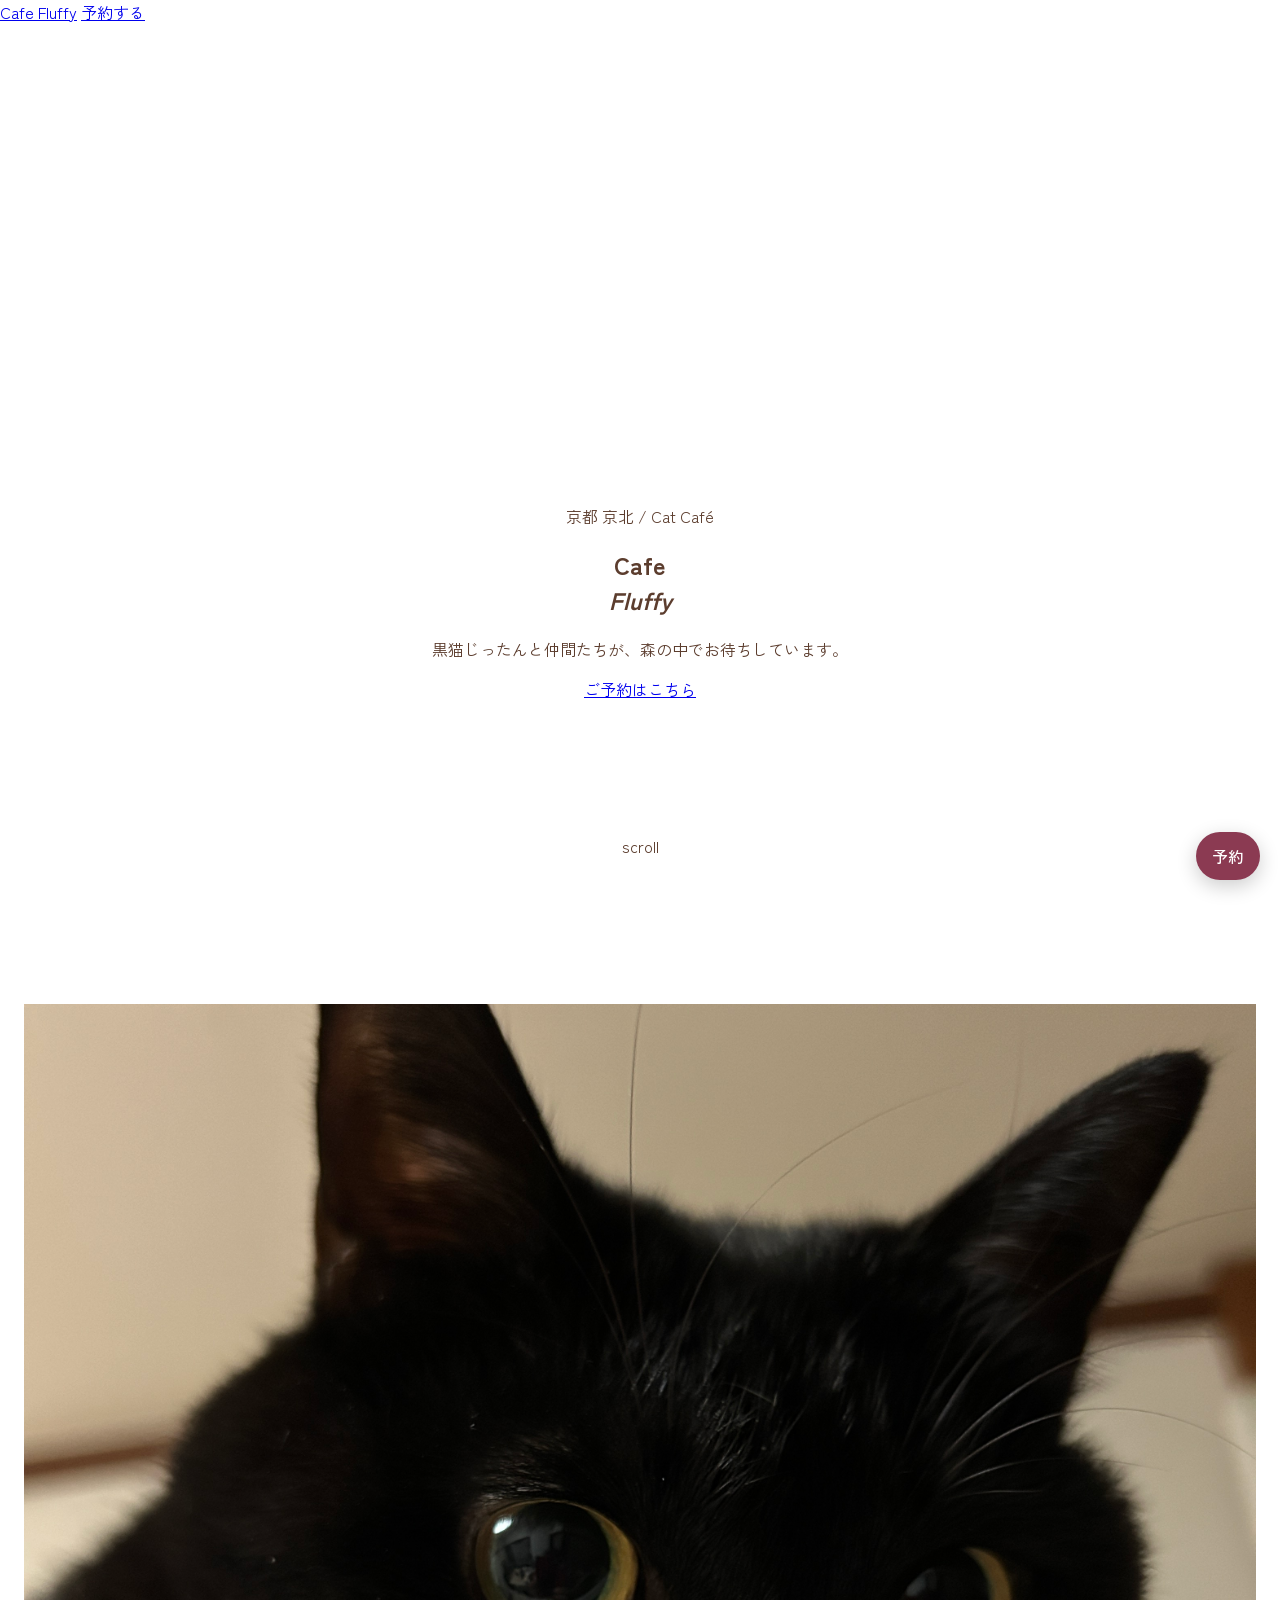
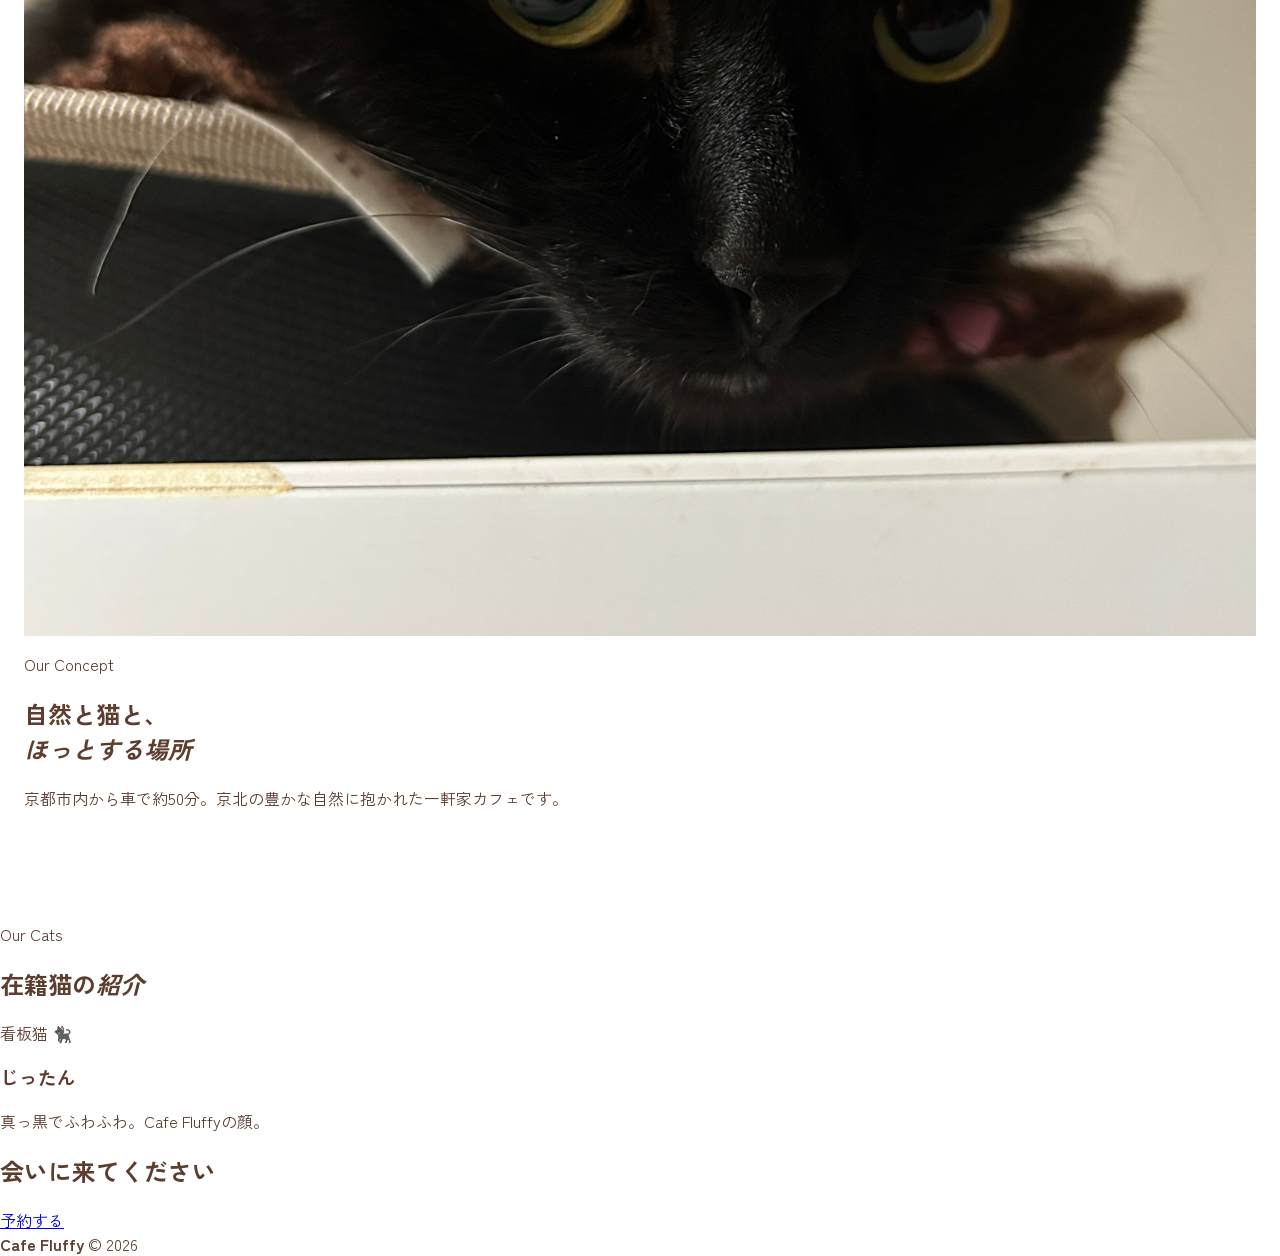
==== index.html @ 8cedd9fe "index.html を更新" ====
<!DOCTYPE html>
<html lang="ja">
<head>
  <meta charset="UTF-8">
  <meta name="viewport" content="width=device-width, initial-scale=1.0">
  <title>Cafe Fluffy | 京都京北の猫カフェ</title>
  <meta name="description" content="京都京北の自然に囲まれた猫カフェ。黒猫じったんと癒しの時間を。">

  <link rel="preconnect" href="https://fonts.googleapis.com">
  <link href="https://fonts.googleapis.com/css2?family=Cormorant+Garamond:wght@300;400&family=Zen+Kaku+Gothic+New:wght@300;400&display=swap" rel="stylesheet">

  <link rel="stylesheet" href="style.css">
</head>
<body>

<header>
  <nav aria-label="メインナビゲーション">
    <a class="logo" href="#">Cafe <span>Fluffy</span></a>
    <a class="reserve-btn" href="#reserve">予約する</a>
  </nav>
</header>

<main>

<section class="hero">
  <div class="hero-bg"></div>
  <div class="ring ring-1"></div>
  <div class="ring ring-2"></div>

  <div class="hero-inner">
    <p class="hero-eyebrow">京都 京北 / Cat Café</p>
    <h1>Cafe<br><em>Fluffy</em></h1>
    <p class="hero-sub">黒猫じったんと仲間たちが、森の中でお待ちしています。</p>
    <a class="cta-primary" href="#reserve">ご予約はこちら</a>
  </div>

  <div class="scroll-hint">scroll</div>
</section>

<section class="section-white">
  <div class="concept">
    <div class="concept-visual">
    <img src="./IMG_7199.jpeg" alt="黒猫じったん" class="concept-img">
    </div>

    <div>
      <p class="section-label">Our Concept</p>
      <h2 class="section-title">自然と猫と、<br><em>ほっとする場所</em></h2>
      <p class="section-body">
        京都市内から車で約50分。京北の豊かな自然に抱かれた一軒家カフェです。
      </p>
    </div>
  </div>
</section>

<section class="cats-section">
  <div class="inner">
    <p class="section-label">Our Cats</p>
    <h2 class="section-title">在籍猫の<em>紹介</em></h2>

    <div class="cats-grid">
      <div class="cat-card main">
        <span class="cat-badge">看板猫</span>
        <span class="emoji">🐈‍⬛</span>
        <h3>じったん</h3>
        <p>真っ黒でふわふわ。Cafe Fluffyの顔。</p>
      </div>
    </div>
  </div>
</section>

<section id="reserve" class="cta-band">
  <h2>会いに来てください</h2>
  <a href="tel:0000-00-0000">予約する</a>
</section>

</main>

<footer>
  <strong>Cafe Fluffy</strong> © 2026
</footer>

<!-- 追従ボタン -->
<a href="#reserve" class="floating-reserve">予約</a>

</body>
</html>
---- style.css ----
/* ===== BASE ===== */
:root {
  --wine: #8b3a52;
  --bark: #5c3d2e;
  --cream: #f7f2e8;
}

body {
  font-family: 'Zen Kaku Gothic New', sans-serif;
  margin: 0;
  color: var(--bark);
}

/* ===== LAYOUT ===== */
.section {
  padding: 5rem 1.5rem;
}

.container {
  max-width: 960px;
  margin: 0 auto;
}

/* ===== HEADER ===== */
.header {
  position: fixed;
  width: 100%;
  background: white;
}

.nav {
  display: flex;
  justify-content: space-between;
  padding: 1rem;
}

/* ===== COMPONENT ===== */
.btn {
  padding: 10px 20px;
  border-radius: 30px;
  text-decoration: none;
}

.btn-primary {
  background: var(--wine);
  color: white;
}

.btn-secondary {
  background: var(--cream);
  color: var(--wine);
}

/* HERO */
.hero {
  height: 100vh;
  display: grid;
  place-items: center;
  text-align: center;
}

/* GRID */
.grid {
  display: grid;
  gap: 1rem;
}

.card {
  padding: 1rem;
  background: white;
  border-radius: 10px;
}

/* CTA */
.cta {
  text-align: center;
  background: var(--wine);
  color: white;
}

/* FLOATING */
.floating-btn {
  position: fixed;
  bottom: 20px;
  right: 20px;
  background: var(--wine);
  color: white;
  padding: 10px;
  border-radius: 50px;
}

/* ===== 追加修正 ===== */

/* インラインstyle排除 */
.section-white {
  background: var(--white);
  padding: 5rem 1.5rem;
}

.concept-visual {
  position: relative;
  aspect-ratio: 1/1;
  overflow: hidden;
}

.concept-img {
  width: 100%;
  height: 100%;
  object-fit: cover;
  position: relative;
  inset: 0;
}

/* 追従予約ボタン */
.floating-reserve {
  position: fixed;
  bottom: 20px;
  right: 20px;
  background: var(--wine);
  color: white;
  font-weight: 500;
  padding: 12px 16px;
  border-radius: 999px;
  text-decoration: none;
  z-index: 200;
  box-shadow: 0 6px 20px rgba(0,0,0,0.2);
}
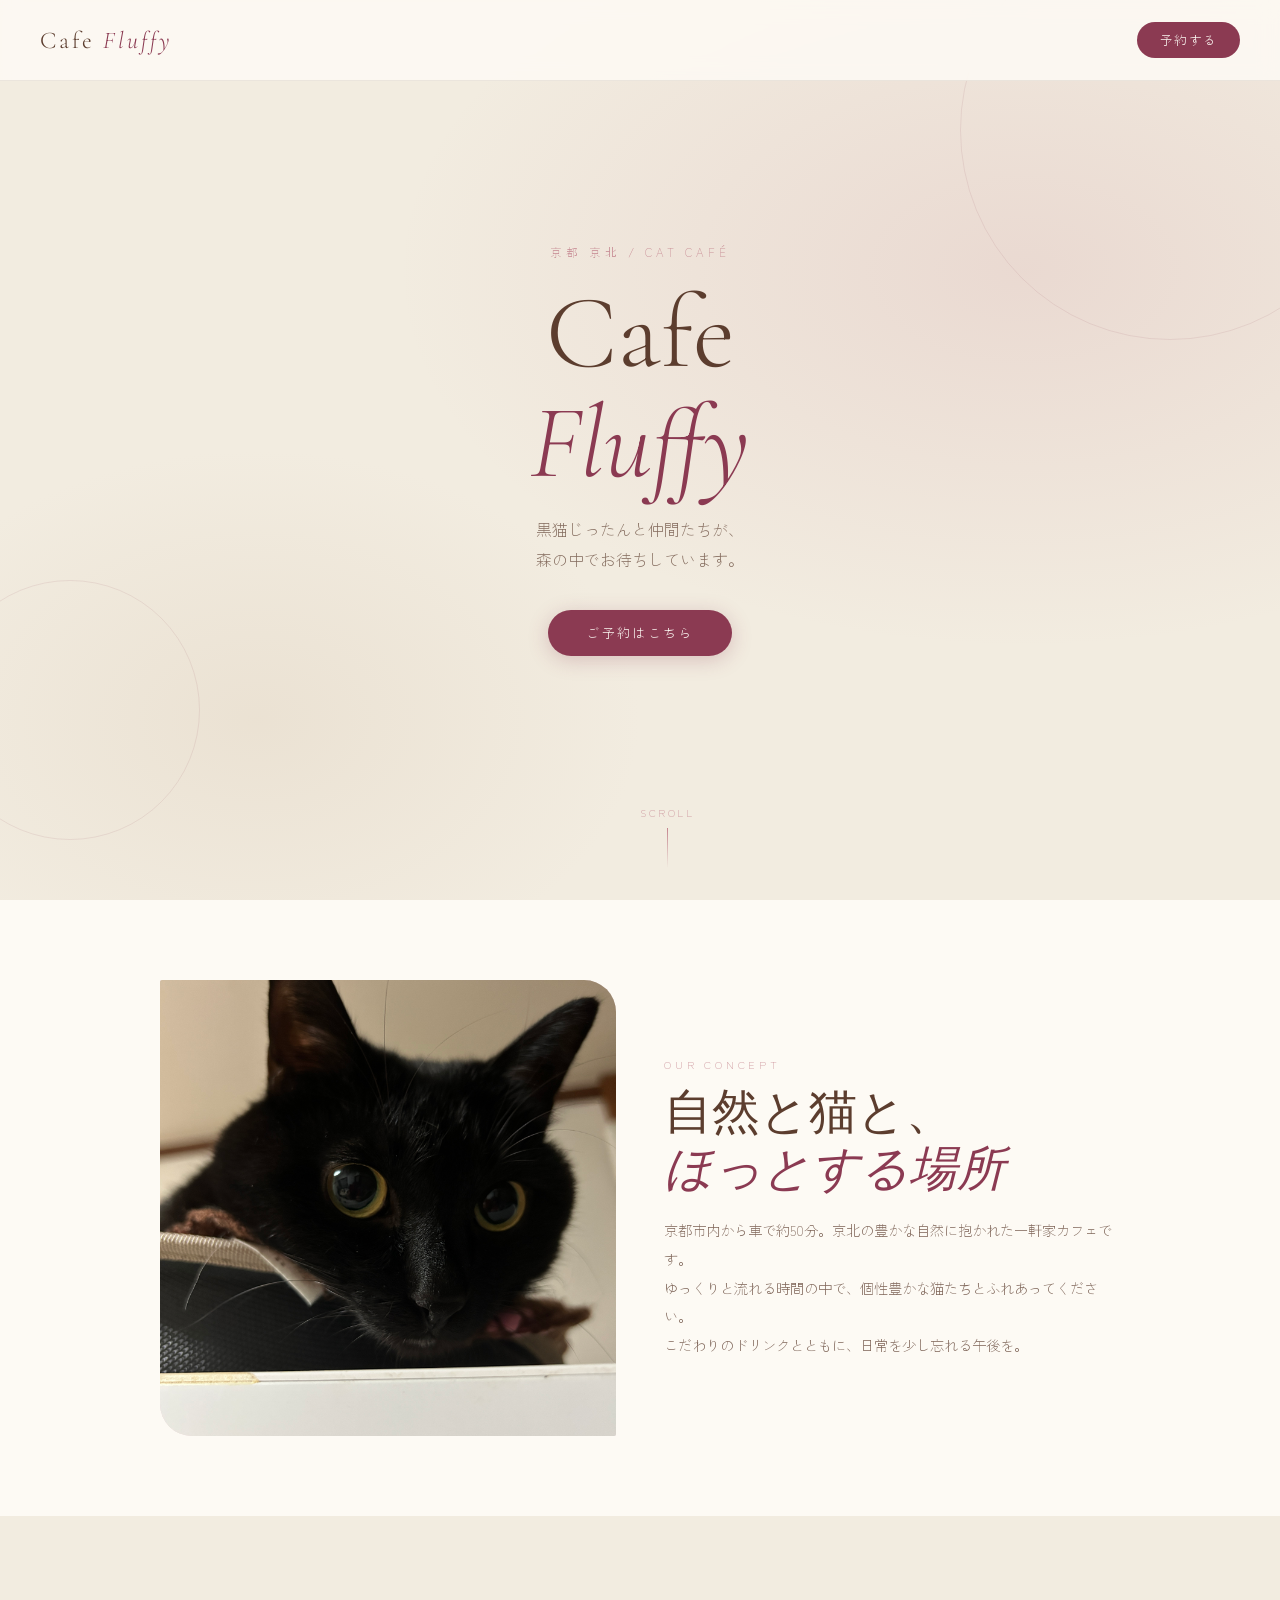
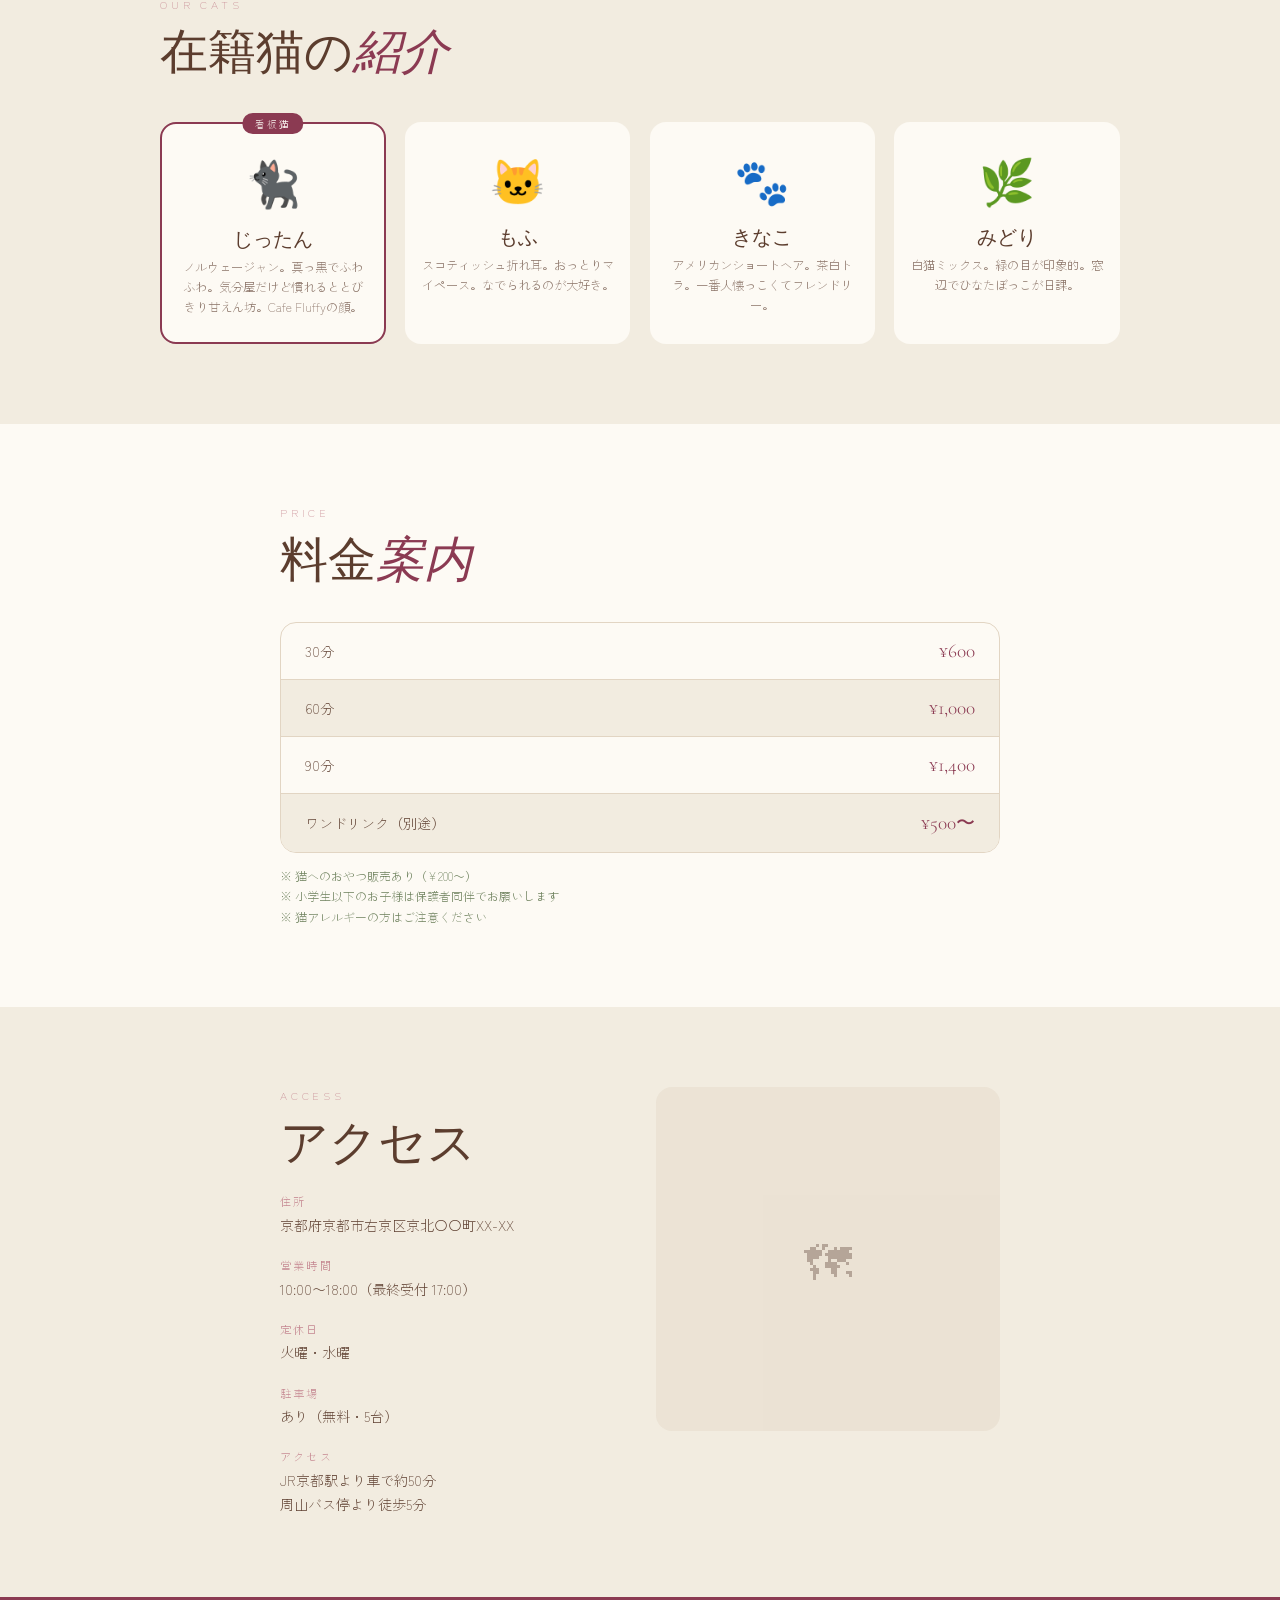
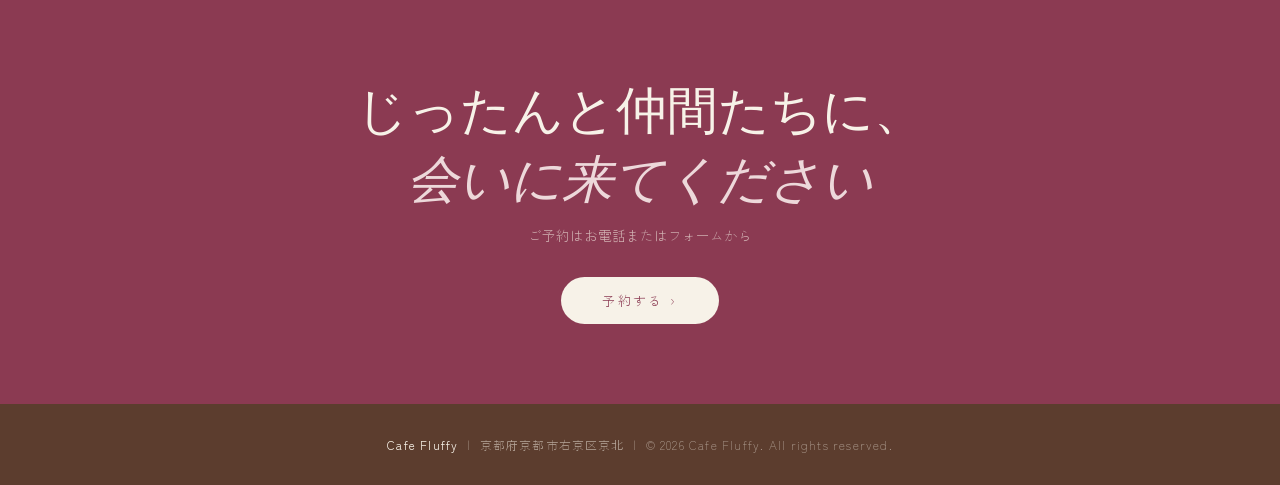
==== commit 5e1679da: "更新内容のメモ" ====
--- a/index.html
+++ b/index.html
@@ -4,50 +4,290 @@
   <meta charset="UTF-8">
   <meta name="viewport" content="width=device-width, initial-scale=1.0">
   <title>Cafe Fluffy | 京都京北の猫カフェ</title>
-  <meta name="description" content="京都京北の自然に囲まれた猫カフェ。黒猫じったんと癒しの時間を。">
-
   <link rel="preconnect" href="https://fonts.googleapis.com">
-  <link href="https://fonts.googleapis.com/css2?family=Cormorant+Garamond:wght@300;400&family=Zen+Kaku+Gothic+New:wght@300;400&display=swap" rel="stylesheet">
-
-  <link rel="stylesheet" href="style.css">
+  <link href="https://fonts.googleapis.com/css2?family=Cormorant+Garamond:ital,wght@0,300;0,400;1,300&family=Zen+Kaku+Gothic+New:wght@300;400&display=swap" rel="stylesheet">
+  <style>
+    *, *::before, *::after { box-sizing: border-box; margin: 0; padding: 0; }
+
+    :root {
+      --moss:       #6b7f5a;
+      --sage:       #8fa67a;
+      --cream:      #f7f2e8;
+      --sand:       #e2d5c3;
+      --bark:       #5c3d2e;
+      --mist:       #f2ece0;
+      --white:      #fdfaf4;
+      --wine:       #8b3a52;
+      --wine-dark:  #6b2a3e;
+      --pink:       #c4848e;
+      --pink-light: #edd8da;
+    }
+
+    html { scroll-behavior: smooth; }
+
+    body {
+      font-family: 'Zen Kaku Gothic New', sans-serif;
+      background: var(--white);
+      color: var(--bark);
+      font-weight: 300;
+      overflow-x: hidden;
+    }
+
+    /* ── NAV ── */
+    nav {
+      position: fixed; top: 0; left: 0; right: 0; z-index: 100;
+      display: flex; justify-content: space-between; align-items: center;
+      padding: 1.4rem 2.5rem;
+      background: rgba(253,250,244,0.88);
+      backdrop-filter: blur(10px);
+      border-bottom: 1px solid rgba(92,61,46,0.1);
+    }
+    .logo {
+      font-family: 'Cormorant Garamond', serif;
+      font-size: 1.5rem; font-weight: 300; letter-spacing: .12em;
+      color: var(--bark); text-decoration: none;
+    }
+    .logo span { font-style: italic; color: var(--wine); }
+    nav a.reserve-btn {
+      font-size: .78rem; letter-spacing: .2em; text-transform: uppercase;
+      color: var(--white); background: var(--wine);
+      padding: .55rem 1.4rem; border-radius: 2rem;
+      text-decoration: none; transition: background .25s;
+    }
+    nav a.reserve-btn:hover { background: var(--wine-dark); }
+
+    /* ── HERO ── */
+    .hero {
+      min-height: 100svh;
+      display: grid; place-items: center;
+      position: relative; background: var(--mist); overflow: hidden;
+    }
+    .hero-bg {
+      position: absolute; inset: 0;
+      background:
+        radial-gradient(ellipse 70% 60% at 80% 30%, rgba(196,132,142,.18) 0%, transparent 70%),
+        radial-gradient(ellipse 50% 50% at 20% 80%, rgba(226,213,195,.45) 0%, transparent 60%);
+    }
+    .ring {
+      position: absolute; border-radius: 50%;
+      border: 1px solid rgba(139,58,82,.1);
+      animation: spin linear infinite;
+    }
+    .ring-1 { width: 420px; height: 420px; top: -80px; right: -100px; animation-duration: 40s; }
+    .ring-2 { width: 260px; height: 260px; bottom: 60px; left: -60px; animation-duration: 55s; animation-direction: reverse; }
+    @keyframes spin { to { transform: rotate(360deg); } }
+
+    .hero-inner {
+      position: relative; z-index: 2;
+      text-align: center; padding: 2rem 1.5rem;
+      animation: fadeUp .9s ease both;
+    }
+    @keyframes fadeUp {
+      from { opacity: 0; transform: translateY(24px); }
+      to   { opacity: 1; transform: translateY(0); }
+    }
+    .hero-eyebrow {
+      font-size: .72rem; letter-spacing: .35em; text-transform: uppercase;
+      color: var(--pink); margin-bottom: 1.2rem;
+    }
+    .hero h1 {
+      font-family: 'Cormorant Garamond', serif;
+      font-size: clamp(3.2rem, 9vw, 6.5rem);
+      font-weight: 300; line-height: 1.05;
+      color: var(--bark); margin-bottom: .6rem;
+    }
+    .hero h1 em { font-style: italic; color: var(--wine); }
+    .hero-sub {
+      font-size: clamp(.85rem, 2vw, 1rem);
+      color: var(--bark); opacity: .75;
+      margin: 1rem auto 2.2rem; max-width: 320px; line-height: 1.9;
+    }
+    .cta-primary {
+      display: inline-block;
+      padding: .85rem 2.4rem;
+      background: var(--wine); color: var(--white);
+      border-radius: 3rem; text-decoration: none;
+      font-size: .82rem; letter-spacing: .18em; text-transform: uppercase;
+      transition: transform .2s, background .2s;
+      box-shadow: 0 4px 20px rgba(139,58,82,.25);
+    }
+    .cta-primary:hover { transform: translateY(-2px); background: var(--wine-dark); }
+    .scroll-hint {
+      position: absolute; bottom: 2rem; left: 50%; transform: translateX(-50%);
+      display: flex; flex-direction: column; align-items: center; gap: .5rem;
+      font-size: .65rem; letter-spacing: .25em; text-transform: uppercase;
+      color: var(--pink); opacity: .7;
+      animation: fadeUp 1s .5s ease both;
+    }
+    .scroll-hint::after {
+      content: '';
+      display: block; width: 1px; height: 40px;
+      background: linear-gradient(to bottom, var(--pink), transparent);
+      animation: lineGrow 1.5s ease infinite;
+    }
+    @keyframes lineGrow {
+      0%,100% { transform: scaleY(1); opacity: .7; }
+      50% { transform: scaleY(.5); opacity: .3; }
+    }
+
+    /* ── SECTION BASE ── */
+    section { padding: 5rem 1.5rem; }
+    .section-label {
+      font-size: .68rem; letter-spacing: .35em; text-transform: uppercase;
+      color: var(--pink); margin-bottom: .8rem;
+    }
+    .section-title {
+      font-family: 'Cormorant Garamond', serif;
+      font-size: clamp(2rem, 5vw, 3rem);
+      font-weight: 300; line-height: 1.2; color: var(--bark);
+    }
+    .section-title em { font-style: italic; color: var(--wine); }
+    .section-body {
+      margin-top: 1rem; font-size: .9rem; line-height: 2;
+      color: var(--bark); opacity: .8; max-width: 480px;
+    }
+
+    /* ── CONCEPT ── */
+    .concept {
+      display: grid; grid-template-columns: 1fr 1fr; gap: 3rem;
+      align-items: center; max-width: 960px; margin: 0 auto;
+    }
+    @media (max-width: 640px) { .concept { grid-template-columns: 1fr; } }
+    .concept-visual {
+      aspect-ratio: 1/1;
+      background: var(--pink-light);
+      border-radius: 2px 2rem 2px 2rem;
+      display: grid; place-items: center; overflow: hidden;
+      position:relative
+    }
+    .concept-visual .cat-emoji {
+      font-size: 6rem;
+      filter: drop-shadow(0 8px 24px rgba(139,58,82,.15));
+      animation: float 4s ease-in-out infinite;
+    }
+    @keyframes float {
+      0%,100% { transform: translateY(0); }
+      50%      { transform: translateY(-12px); }
+    }
+
+    /* ── CATS GRID ── */
+    .cats-section { background: var(--mist); }
+    .cats-section .inner { max-width: 960px; margin: 0 auto; }
+    .cats-grid {
+      display: grid;
+      grid-template-columns: repeat(auto-fill, minmax(200px, 1fr));
+      gap: 1.2rem; margin-top: 2.5rem;
+    }
+    .cat-card {
+      background: var(--white); border-radius: 1rem;
+      padding: 1.5rem 1rem; text-align: center;
+      transition: transform .25s, box-shadow .25s;
+    }
+    .cat-card:hover { transform: translateY(-5px); box-shadow: 0 12px 32px rgba(92,61,46,.1); }
+    .cat-card.main { border: 2px solid var(--wine); position: relative; }
+    .cat-badge {
+      position: absolute; top: -11px; left: 50%; transform: translateX(-50%);
+      background: var(--wine); color: var(--white);
+      font-size: .6rem; letter-spacing: .2em;
+      padding: .2rem .8rem; border-radius: 1rem; white-space: nowrap;
+    }
+    .cat-card .emoji { font-size: 2.8rem; margin-bottom: .8rem; display: block; }
+    .cat-card h3 {
+      font-family: 'Cormorant Garamond', serif;
+      font-size: 1.25rem; font-weight: 400; color: var(--bark);
+    }
+    .cat-card p { font-size: .78rem; color: var(--bark); opacity: .72; margin-top: .3rem; line-height: 1.6; }
+
+    /* ── PRICE ── */
+    .price-section { background: var(--white); }
+    .price-section .inner { max-width: 720px; margin: 0 auto; }
+    .price-table { margin-top: 2rem; border: 1px solid var(--sand); border-radius: 1rem; overflow: hidden; }
+    .price-row {
+      display: flex; justify-content: space-between; align-items: center;
+      padding: 1rem 1.5rem; border-bottom: 1px solid var(--sand); font-size: .88rem;
+    }
+    .price-row:last-child { border-bottom: none; }
+    .price-row:nth-child(even) { background: var(--mist); }
+    .price-row .label { color: var(--bark); }
+    .price-row .amount { font-family: 'Cormorant Garamond', serif; font-size: 1.2rem; color: var(--wine); }
+    .price-note { font-size: .75rem; color: var(--moss); margin-top: .8rem; line-height: 1.7; }
+
+    /* ── ACCESS ── */
+    .access-section { background: var(--mist); }
+    .access-section .inner {
+      max-width: 720px; margin: 0 auto;
+      display: grid; grid-template-columns: 1fr 1fr; gap: 2rem; align-items: start;
+    }
+    @media (max-width: 600px) { .access-section .inner { grid-template-columns: 1fr; } }
+    .access-info dt {
+      font-size: .7rem; letter-spacing: .2em; text-transform: uppercase;
+      color: var(--pink); margin-top: 1.2rem;
+    }
+    .access-info dd { font-size: .88rem; color: var(--bark); margin-top: .3rem; line-height: 1.7; }
+    .map-placeholder {
+      aspect-ratio: 1; background: var(--sand); border-radius: 1rem;
+      display: grid; place-items: center; font-size: 3rem; opacity: .4;
+    }
+
+    /* ── CTA BAND ── */
+    .cta-band { background: var(--wine); text-align: center; padding: 5rem 1.5rem; }
+    .cta-band h2 {
+      font-family: 'Cormorant Garamond', serif;
+      font-size: clamp(2rem, 5vw, 3.2rem);
+      font-weight: 300; color: var(--cream); margin-bottom: .6rem;
+    }
+    .cta-band h2 em { font-style: italic; color: var(--pink-light); }
+    .cta-band p { font-size: .85rem; color: rgba(247,242,232,.65); margin-bottom: 2rem; }
+    .cta-band a {
+      display: inline-block; padding: .9rem 2.6rem;
+      background: var(--cream); color: var(--wine);
+      border-radius: 3rem; text-decoration: none;
+      font-size: .82rem; letter-spacing: .18em; text-transform: uppercase;
+      transition: transform .2s, background .2s;
+    }
+    .cta-band a:hover { transform: translateY(-2px); background: var(--white); }
+
+    /* ── FOOTER ── */
+    footer {
+      background: var(--bark); color: rgba(247,242,232,.6);
+      text-align: center; padding: 2rem 1.5rem;
+      font-size: .75rem; letter-spacing: .1em;
+    }
+    footer strong { color: var(--cream); font-weight: 400; }
+  </style>
 </head>
 <body>
 
-<header>
-  <nav aria-label="メインナビゲーション">
-    <a class="logo" href="#">Cafe <span>Fluffy</span></a>
-    <a class="reserve-btn" href="#reserve">予約する</a>
-  </nav>
-</header>
-
-<main>
+<nav>
+  <a class="logo" href="#">Cafe <span>Fluffy</span></a>
+  <a class="reserve-btn" href="#reserve">予約する</a>
+</nav>
 
 <section class="hero">
   <div class="hero-bg"></div>
   <div class="ring ring-1"></div>
   <div class="ring ring-2"></div>
-
   <div class="hero-inner">
     <p class="hero-eyebrow">京都 京北 / Cat Café</p>
     <h1>Cafe<br><em>Fluffy</em></h1>
-    <p class="hero-sub">黒猫じったんと仲間たちが、森の中でお待ちしています。</p>
+    <p class="hero-sub">黒猫じったんと仲間たちが、<br>森の中でお待ちしています。</p>
     <a class="cta-primary" href="#reserve">ご予約はこちら</a>
   </div>
-
   <div class="scroll-hint">scroll</div>
 </section>
 
-<section class="section-white">
+<section style="background:var(--white); padding: 5rem 1.5rem;">
   <div class="concept">
     <div class="concept-visual">
-    <img src="./IMG_7199.jpeg" alt="黒猫じったん" class="concept-img">
-    </div>
-
+      <img src="IMG_7199.jpeg" alt="じったん" style="width:100%;height:100%;object-fit:cover;position:absolute;inset:0;">
+    </div>
     <div>
       <p class="section-label">Our Concept</p>
       <h2 class="section-title">自然と猫と、<br><em>ほっとする場所</em></h2>
       <p class="section-body">
-        京都市内から車で約50分。京北の豊かな自然に抱かれた一軒家カフェです。
+        京都市内から車で約50分。京北の豊かな自然に抱かれた一軒家カフェです。<br>
+        ゆっくりと流れる時間の中で、個性豊かな猫たちとふれあってください。<br>
+        こだわりのドリンクとともに、日常を少し忘れる午後を。
       </p>
     </div>
   </div>
@@ -57,31 +297,82 @@
   <div class="inner">
     <p class="section-label">Our Cats</p>
     <h2 class="section-title">在籍猫の<em>紹介</em></h2>
-
     <div class="cats-grid">
       <div class="cat-card main">
         <span class="cat-badge">看板猫</span>
         <span class="emoji">🐈‍⬛</span>
         <h3>じったん</h3>
-        <p>真っ黒でふわふわ。Cafe Fluffyの顔。</p>
+        <p>ノルウェージャン。真っ黒でふわふわ。気分屋だけど慣れるととびきり甘えん坊。Cafe Fluffyの顔。</p>
       </div>
-    </div>
-  </div>
-</section>
-
-<section id="reserve" class="cta-band">
-  <h2>会いに来てください</h2>
-  <a href="tel:0000-00-0000">予約する</a>
-</section>
-
-</main>
+      <div class="cat-card">
+        <span class="emoji">🐱</span>
+        <h3>もふ</h3>
+        <p>スコティッシュ折れ耳。おっとりマイペース。なでられるのが大好き。</p>
+      </div>
+      <div class="cat-card">
+        <span class="emoji">🐾</span>
+        <h3>きなこ</h3>
+        <p>アメリカンショートヘア。茶白トラ。一番人懐っこくてフレンドリー。</p>
+      </div>
+      <div class="cat-card">
+        <span class="emoji">🌿</span>
+        <h3>みどり</h3>
+        <p>白猫ミックス。緑の目が印象的。窓辺でひなたぼっこが日課。</p>
+      </div>
+    </div>
+  </div>
+</section>
+
+<section class="price-section">
+  <div class="inner">
+    <p class="section-label">Price</p>
+    <h2 class="section-title">料金<em>案内</em></h2>
+    <div class="price-table">
+      <div class="price-row"><span class="label">30分</span><span class="amount">¥600</span></div>
+      <div class="price-row"><span class="label">60分</span><span class="amount">¥1,000</span></div>
+      <div class="price-row"><span class="label">90分</span><span class="amount">¥1,400</span></div>
+      <div class="price-row"><span class="label">ワンドリンク（別途）</span><span class="amount">¥500〜</span></div>
+    </div>
+    <p class="price-note">
+      ※ 猫へのおやつ販売あり（¥200〜）<br>
+      ※ 小学生以下のお子様は保護者同伴でお願いします<br>
+      ※ 猫アレルギーの方はご注意ください
+    </p>
+  </div>
+</section>
+
+<section class="access-section">
+  <div class="inner">
+    <div>
+      <p class="section-label">Access</p>
+      <h2 class="section-title">アクセス</h2>
+      <dl class="access-info">
+        <dt>住所</dt>
+        <dd>京都府京都市右京区京北〇〇町XX-XX</dd>
+        <dt>営業時間</dt>
+        <dd>10:00〜18:00（最終受付 17:00）</dd>
+        <dt>定休日</dt>
+        <dd>火曜・水曜</dd>
+        <dt>駐車場</dt>
+        <dd>あり（無料・5台）</dd>
+        <dt>アクセス</dt>
+        <dd>JR京都駅より車で約50分<br>周山バス停より徒歩5分</dd>
+      </dl>
+    </div>
+    <div class="map-placeholder">🗺</div>
+  </div>
+</section>
+
+<section class="cta-band" id="reserve">
+  <h2>じったんと仲間たちに、<br><em>会いに来てください</em></h2>
+  <p>ご予約はお電話またはフォームから</p>
+  <a href="tel:0000-00-0000">予約する ›</a>
+</section>
 
 <footer>
-  <strong>Cafe Fluffy</strong> © 2026
+  <strong>Cafe Fluffy</strong> &nbsp;|&nbsp; 京都府京都市右京区京北
+  &nbsp;|&nbsp; © 2026 Cafe Fluffy. All rights reserved.
 </footer>
 
-<!-- 追従ボタン -->
-<a href="#reserve" class="floating-reserve">予約</a>
-
 </body>
-</html>+</html>
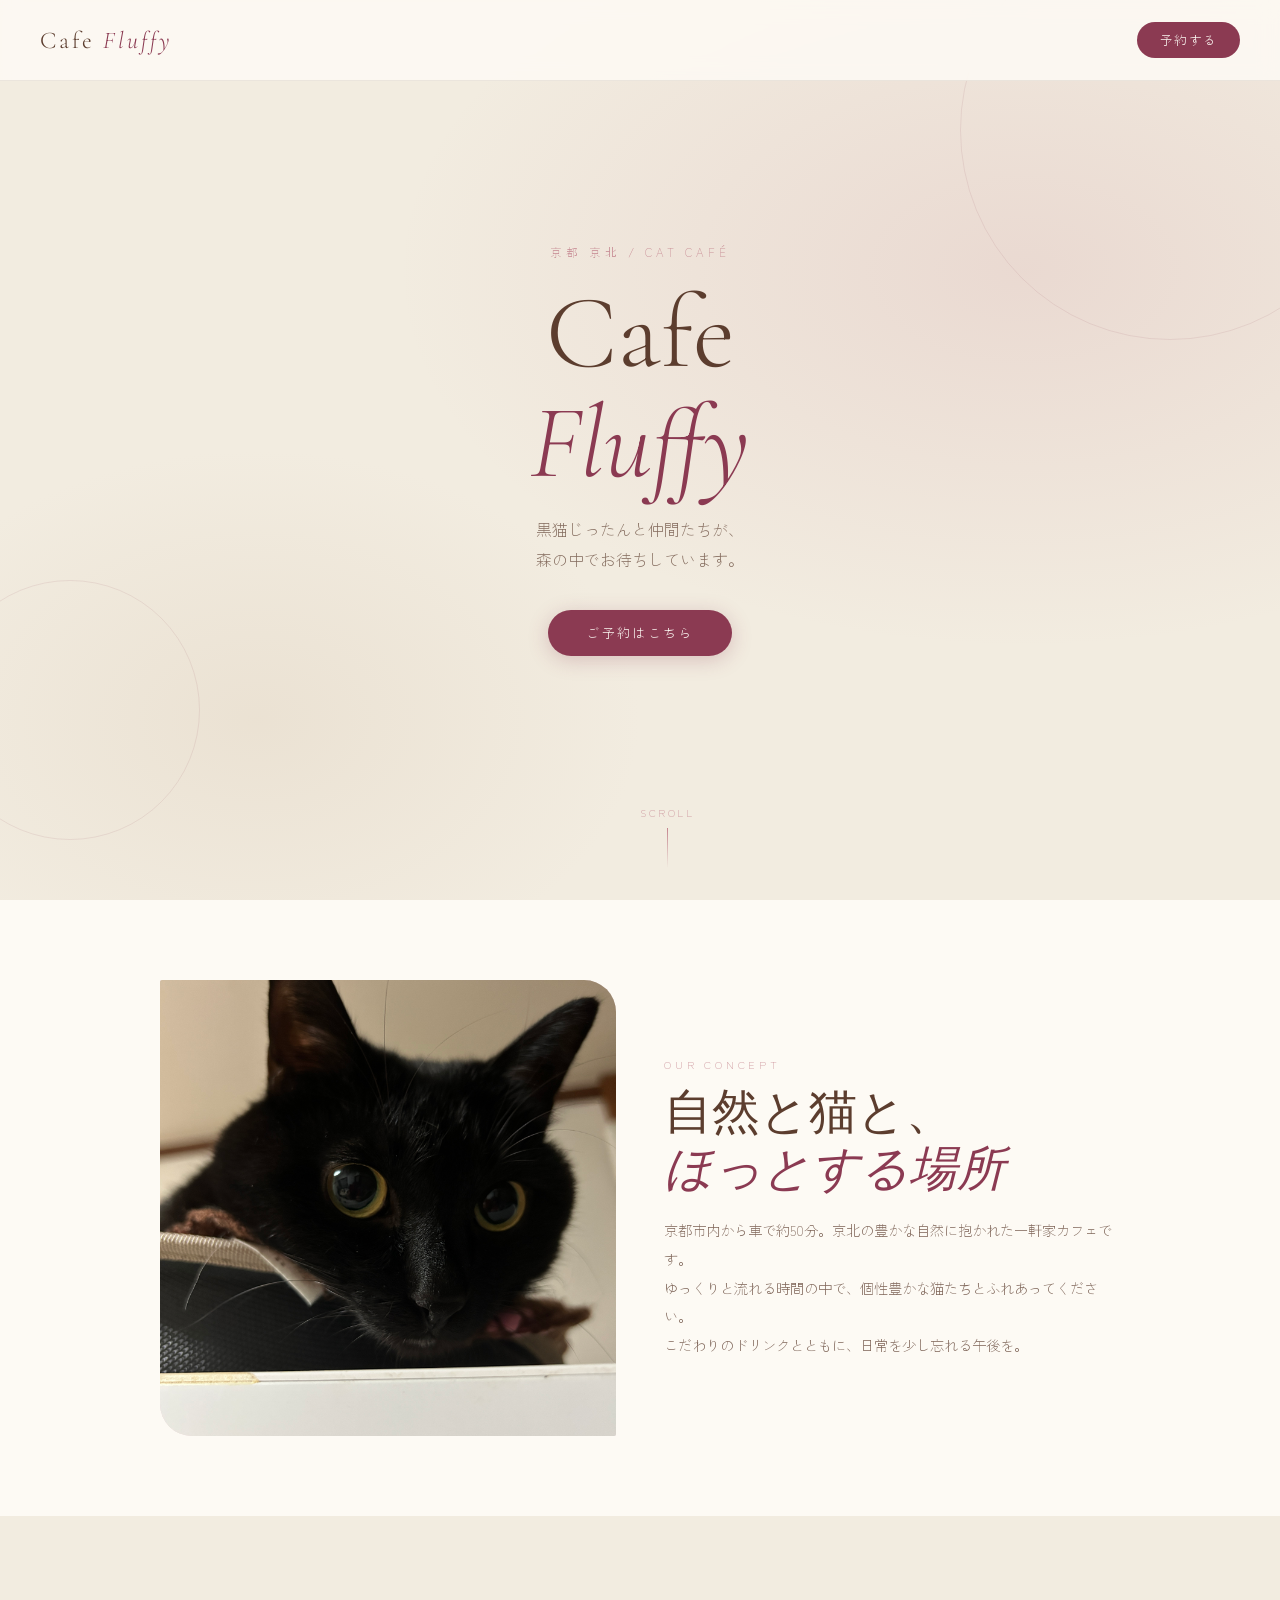
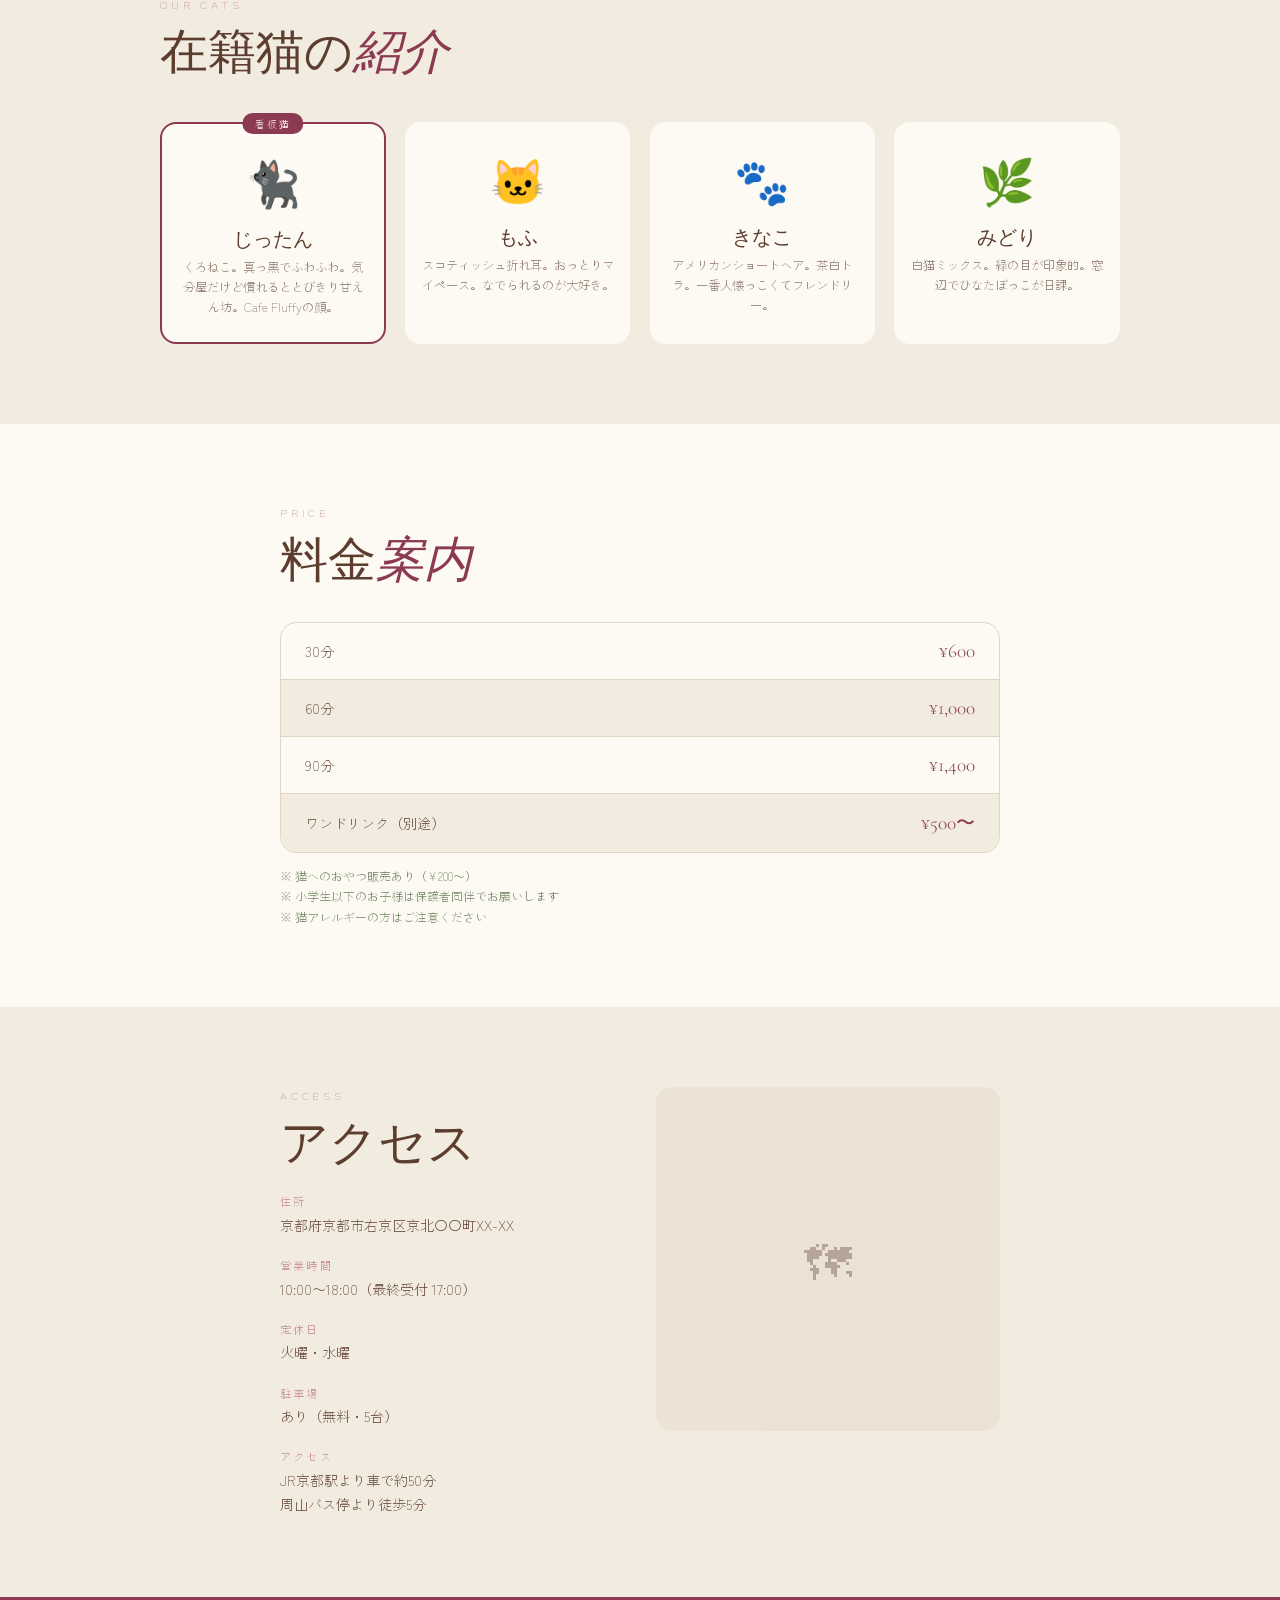
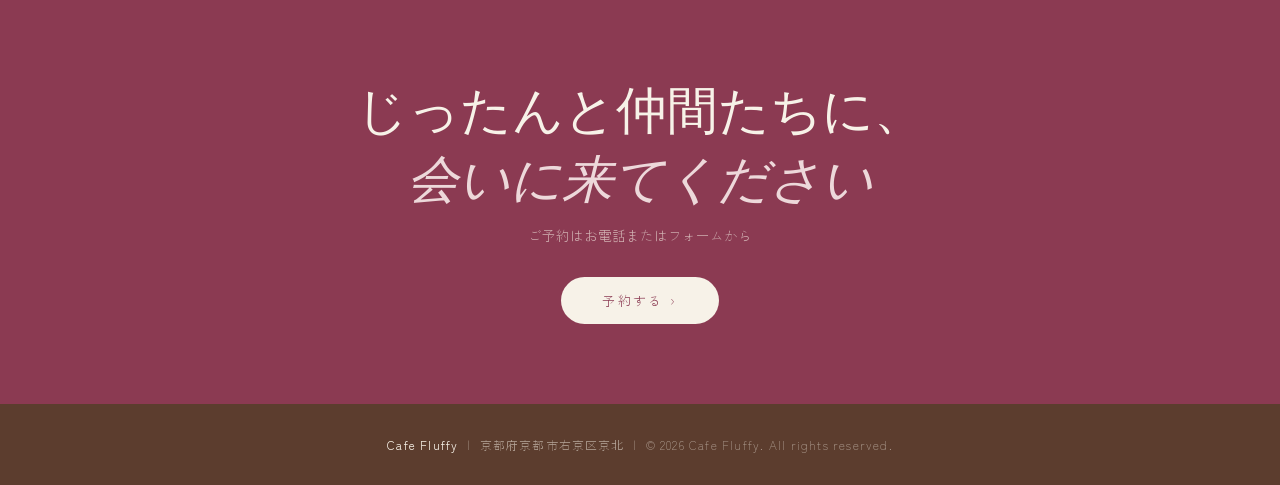
==== commit 9eddcdcf: "更新内容のメモ" ====
--- a/index.html
+++ b/index.html
@@ -302,7 +302,7 @@
         <span class="cat-badge">看板猫</span>
         <span class="emoji">🐈‍⬛</span>
         <h3>じったん</h3>
-        <p>ノルウェージャン。真っ黒でふわふわ。気分屋だけど慣れるととびきり甘えん坊。Cafe Fluffyの顔。</p>
+        <p>くろねこ。真っ黒でふわふわ。気分屋だけど慣れるととびきり甘えん坊。Cafe Fluffyの顔。</p>
       </div>
       <div class="cat-card">
         <span class="emoji">🐱</span>
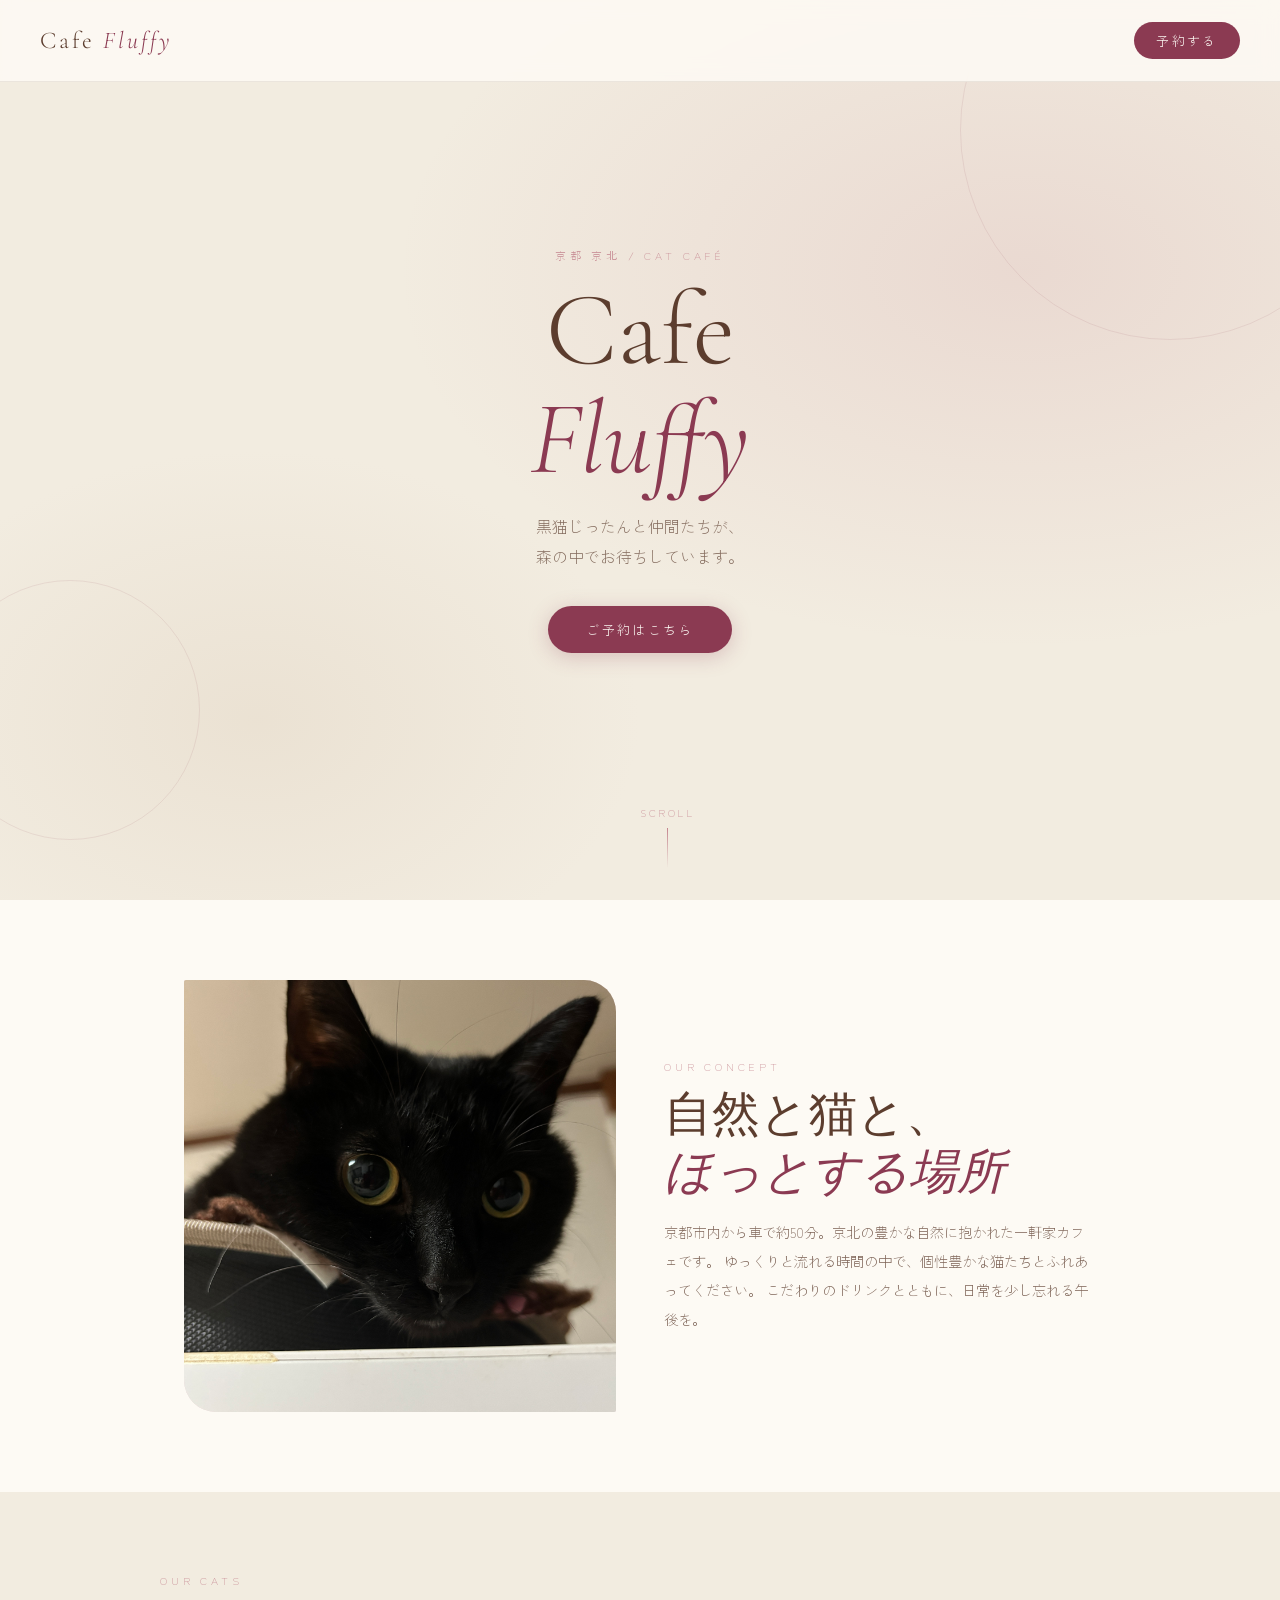
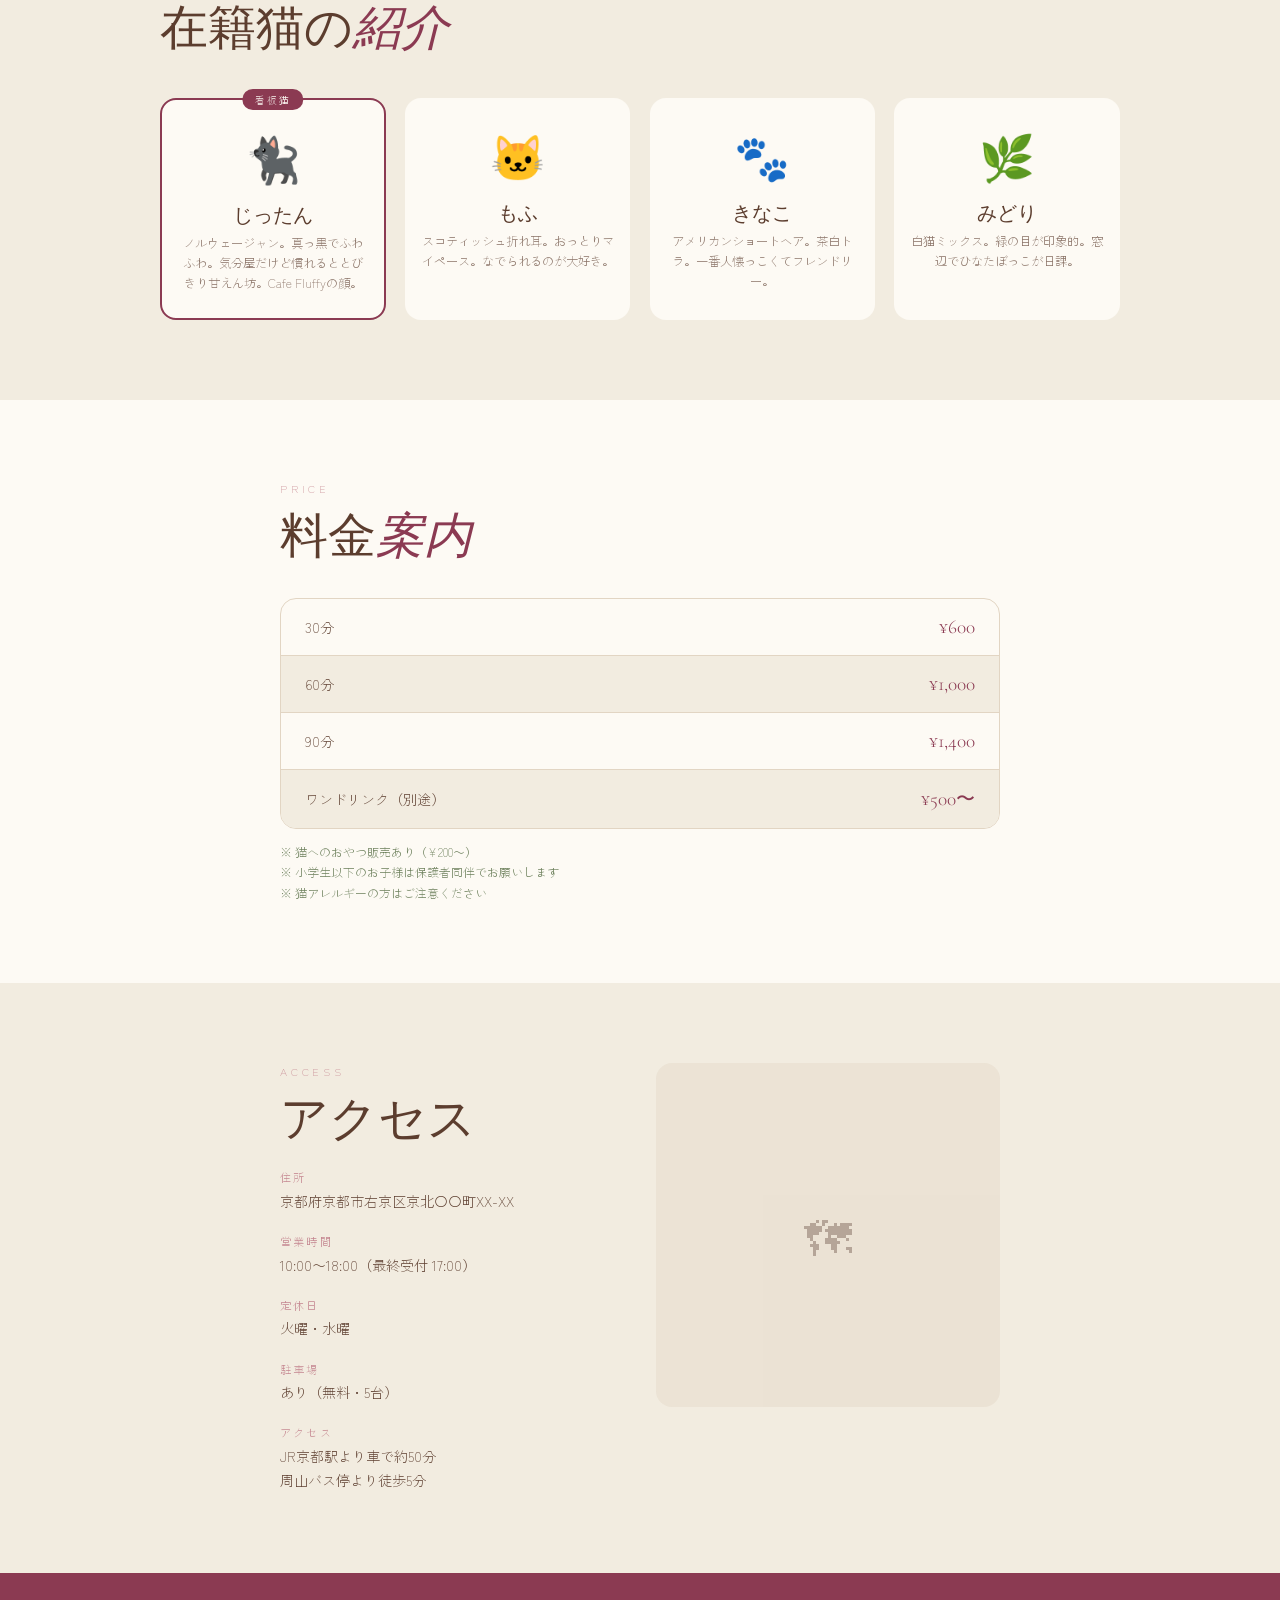
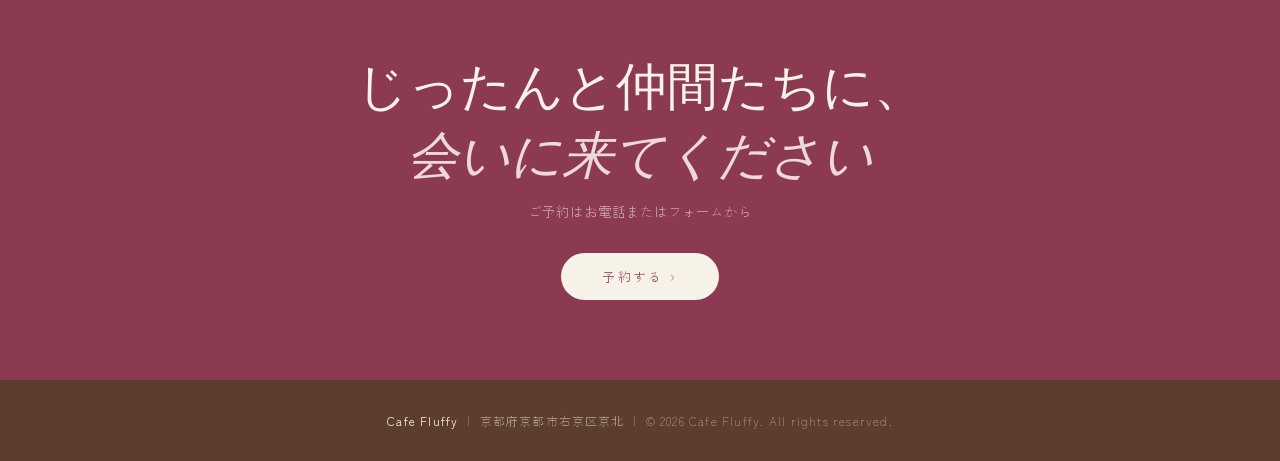
==== commit 6db7782f: "HTML/CSS分離・セマンティック対応" ====
--- a/index.html
+++ b/index.html
@@ -6,373 +6,147 @@
   <title>Cafe Fluffy | 京都京北の猫カフェ</title>
   <link rel="preconnect" href="https://fonts.googleapis.com">
   <link href="https://fonts.googleapis.com/css2?family=Cormorant+Garamond:ital,wght@0,300;0,400;1,300&family=Zen+Kaku+Gothic+New:wght@300;400&display=swap" rel="stylesheet">
-  <style>
-    *, *::before, *::after { box-sizing: border-box; margin: 0; padding: 0; }
-
-    :root {
-      --moss:       #6b7f5a;
-      --sage:       #8fa67a;
-      --cream:      #f7f2e8;
-      --sand:       #e2d5c3;
-      --bark:       #5c3d2e;
-      --mist:       #f2ece0;
-      --white:      #fdfaf4;
-      --wine:       #8b3a52;
-      --wine-dark:  #6b2a3e;
-      --pink:       #c4848e;
-      --pink-light: #edd8da;
-    }
-
-    html { scroll-behavior: smooth; }
-
-    body {
-      font-family: 'Zen Kaku Gothic New', sans-serif;
-      background: var(--white);
-      color: var(--bark);
-      font-weight: 300;
-      overflow-x: hidden;
-    }
-
-    /* ── NAV ── */
-    nav {
-      position: fixed; top: 0; left: 0; right: 0; z-index: 100;
-      display: flex; justify-content: space-between; align-items: center;
-      padding: 1.4rem 2.5rem;
-      background: rgba(253,250,244,0.88);
-      backdrop-filter: blur(10px);
-      border-bottom: 1px solid rgba(92,61,46,0.1);
-    }
-    .logo {
-      font-family: 'Cormorant Garamond', serif;
-      font-size: 1.5rem; font-weight: 300; letter-spacing: .12em;
-      color: var(--bark); text-decoration: none;
-    }
-    .logo span { font-style: italic; color: var(--wine); }
-    nav a.reserve-btn {
-      font-size: .78rem; letter-spacing: .2em; text-transform: uppercase;
-      color: var(--white); background: var(--wine);
-      padding: .55rem 1.4rem; border-radius: 2rem;
-      text-decoration: none; transition: background .25s;
-    }
-    nav a.reserve-btn:hover { background: var(--wine-dark); }
-
-    /* ── HERO ── */
-    .hero {
-      min-height: 100svh;
-      display: grid; place-items: center;
-      position: relative; background: var(--mist); overflow: hidden;
-    }
-    .hero-bg {
-      position: absolute; inset: 0;
-      background:
-        radial-gradient(ellipse 70% 60% at 80% 30%, rgba(196,132,142,.18) 0%, transparent 70%),
-        radial-gradient(ellipse 50% 50% at 20% 80%, rgba(226,213,195,.45) 0%, transparent 60%);
-    }
-    .ring {
-      position: absolute; border-radius: 50%;
-      border: 1px solid rgba(139,58,82,.1);
-      animation: spin linear infinite;
-    }
-    .ring-1 { width: 420px; height: 420px; top: -80px; right: -100px; animation-duration: 40s; }
-    .ring-2 { width: 260px; height: 260px; bottom: 60px; left: -60px; animation-duration: 55s; animation-direction: reverse; }
-    @keyframes spin { to { transform: rotate(360deg); } }
-
-    .hero-inner {
-      position: relative; z-index: 2;
-      text-align: center; padding: 2rem 1.5rem;
-      animation: fadeUp .9s ease both;
-    }
-    @keyframes fadeUp {
-      from { opacity: 0; transform: translateY(24px); }
-      to   { opacity: 1; transform: translateY(0); }
-    }
-    .hero-eyebrow {
-      font-size: .72rem; letter-spacing: .35em; text-transform: uppercase;
-      color: var(--pink); margin-bottom: 1.2rem;
-    }
-    .hero h1 {
-      font-family: 'Cormorant Garamond', serif;
-      font-size: clamp(3.2rem, 9vw, 6.5rem);
-      font-weight: 300; line-height: 1.05;
-      color: var(--bark); margin-bottom: .6rem;
-    }
-    .hero h1 em { font-style: italic; color: var(--wine); }
-    .hero-sub {
-      font-size: clamp(.85rem, 2vw, 1rem);
-      color: var(--bark); opacity: .75;
-      margin: 1rem auto 2.2rem; max-width: 320px; line-height: 1.9;
-    }
-    .cta-primary {
-      display: inline-block;
-      padding: .85rem 2.4rem;
-      background: var(--wine); color: var(--white);
-      border-radius: 3rem; text-decoration: none;
-      font-size: .82rem; letter-spacing: .18em; text-transform: uppercase;
-      transition: transform .2s, background .2s;
-      box-shadow: 0 4px 20px rgba(139,58,82,.25);
-    }
-    .cta-primary:hover { transform: translateY(-2px); background: var(--wine-dark); }
-    .scroll-hint {
-      position: absolute; bottom: 2rem; left: 50%; transform: translateX(-50%);
-      display: flex; flex-direction: column; align-items: center; gap: .5rem;
-      font-size: .65rem; letter-spacing: .25em; text-transform: uppercase;
-      color: var(--pink); opacity: .7;
-      animation: fadeUp 1s .5s ease both;
-    }
-    .scroll-hint::after {
-      content: '';
-      display: block; width: 1px; height: 40px;
-      background: linear-gradient(to bottom, var(--pink), transparent);
-      animation: lineGrow 1.5s ease infinite;
-    }
-    @keyframes lineGrow {
-      0%,100% { transform: scaleY(1); opacity: .7; }
-      50% { transform: scaleY(.5); opacity: .3; }
-    }
-
-    /* ── SECTION BASE ── */
-    section { padding: 5rem 1.5rem; }
-    .section-label {
-      font-size: .68rem; letter-spacing: .35em; text-transform: uppercase;
-      color: var(--pink); margin-bottom: .8rem;
-    }
-    .section-title {
-      font-family: 'Cormorant Garamond', serif;
-      font-size: clamp(2rem, 5vw, 3rem);
-      font-weight: 300; line-height: 1.2; color: var(--bark);
-    }
-    .section-title em { font-style: italic; color: var(--wine); }
-    .section-body {
-      margin-top: 1rem; font-size: .9rem; line-height: 2;
-      color: var(--bark); opacity: .8; max-width: 480px;
-    }
-
-    /* ── CONCEPT ── */
-    .concept {
-      display: grid; grid-template-columns: 1fr 1fr; gap: 3rem;
-      align-items: center; max-width: 960px; margin: 0 auto;
-    }
-    @media (max-width: 640px) { .concept { grid-template-columns: 1fr; } }
-    .concept-visual {
-      aspect-ratio: 1/1;
-      background: var(--pink-light);
-      border-radius: 2px 2rem 2px 2rem;
-      display: grid; place-items: center; overflow: hidden;
-      position:relative
-    }
-    .concept-visual .cat-emoji {
-      font-size: 6rem;
-      filter: drop-shadow(0 8px 24px rgba(139,58,82,.15));
-      animation: float 4s ease-in-out infinite;
-    }
-    @keyframes float {
-      0%,100% { transform: translateY(0); }
-      50%      { transform: translateY(-12px); }
-    }
-
-    /* ── CATS GRID ── */
-    .cats-section { background: var(--mist); }
-    .cats-section .inner { max-width: 960px; margin: 0 auto; }
-    .cats-grid {
-      display: grid;
-      grid-template-columns: repeat(auto-fill, minmax(200px, 1fr));
-      gap: 1.2rem; margin-top: 2.5rem;
-    }
-    .cat-card {
-      background: var(--white); border-radius: 1rem;
-      padding: 1.5rem 1rem; text-align: center;
-      transition: transform .25s, box-shadow .25s;
-    }
-    .cat-card:hover { transform: translateY(-5px); box-shadow: 0 12px 32px rgba(92,61,46,.1); }
-    .cat-card.main { border: 2px solid var(--wine); position: relative; }
-    .cat-badge {
-      position: absolute; top: -11px; left: 50%; transform: translateX(-50%);
-      background: var(--wine); color: var(--white);
-      font-size: .6rem; letter-spacing: .2em;
-      padding: .2rem .8rem; border-radius: 1rem; white-space: nowrap;
-    }
-    .cat-card .emoji { font-size: 2.8rem; margin-bottom: .8rem; display: block; }
-    .cat-card h3 {
-      font-family: 'Cormorant Garamond', serif;
-      font-size: 1.25rem; font-weight: 400; color: var(--bark);
-    }
-    .cat-card p { font-size: .78rem; color: var(--bark); opacity: .72; margin-top: .3rem; line-height: 1.6; }
-
-    /* ── PRICE ── */
-    .price-section { background: var(--white); }
-    .price-section .inner { max-width: 720px; margin: 0 auto; }
-    .price-table { margin-top: 2rem; border: 1px solid var(--sand); border-radius: 1rem; overflow: hidden; }
-    .price-row {
-      display: flex; justify-content: space-between; align-items: center;
-      padding: 1rem 1.5rem; border-bottom: 1px solid var(--sand); font-size: .88rem;
-    }
-    .price-row:last-child { border-bottom: none; }
-    .price-row:nth-child(even) { background: var(--mist); }
-    .price-row .label { color: var(--bark); }
-    .price-row .amount { font-family: 'Cormorant Garamond', serif; font-size: 1.2rem; color: var(--wine); }
-    .price-note { font-size: .75rem; color: var(--moss); margin-top: .8rem; line-height: 1.7; }
-
-    /* ── ACCESS ── */
-    .access-section { background: var(--mist); }
-    .access-section .inner {
-      max-width: 720px; margin: 0 auto;
-      display: grid; grid-template-columns: 1fr 1fr; gap: 2rem; align-items: start;
-    }
-    @media (max-width: 600px) { .access-section .inner { grid-template-columns: 1fr; } }
-    .access-info dt {
-      font-size: .7rem; letter-spacing: .2em; text-transform: uppercase;
-      color: var(--pink); margin-top: 1.2rem;
-    }
-    .access-info dd { font-size: .88rem; color: var(--bark); margin-top: .3rem; line-height: 1.7; }
-    .map-placeholder {
-      aspect-ratio: 1; background: var(--sand); border-radius: 1rem;
-      display: grid; place-items: center; font-size: 3rem; opacity: .4;
-    }
-
-    /* ── CTA BAND ── */
-    .cta-band { background: var(--wine); text-align: center; padding: 5rem 1.5rem; }
-    .cta-band h2 {
-      font-family: 'Cormorant Garamond', serif;
-      font-size: clamp(2rem, 5vw, 3.2rem);
-      font-weight: 300; color: var(--cream); margin-bottom: .6rem;
-    }
-    .cta-band h2 em { font-style: italic; color: var(--pink-light); }
-    .cta-band p { font-size: .85rem; color: rgba(247,242,232,.65); margin-bottom: 2rem; }
-    .cta-band a {
-      display: inline-block; padding: .9rem 2.6rem;
-      background: var(--cream); color: var(--wine);
-      border-radius: 3rem; text-decoration: none;
-      font-size: .82rem; letter-spacing: .18em; text-transform: uppercase;
-      transition: transform .2s, background .2s;
-    }
-    .cta-band a:hover { transform: translateY(-2px); background: var(--white); }
-
-    /* ── FOOTER ── */
-    footer {
-      background: var(--bark); color: rgba(247,242,232,.6);
-      text-align: center; padding: 2rem 1.5rem;
-      font-size: .75rem; letter-spacing: .1em;
-    }
-    footer strong { color: var(--cream); font-weight: 400; }
-  </style>
+  <link rel="stylesheet" href="style.css">
 </head>
 <body>
 
-<nav>
-  <a class="logo" href="#">Cafe <span>Fluffy</span></a>
-  <a class="reserve-btn" href="#reserve">予約する</a>
-</nav>
+  <!-- ナビゲーション -->
+  <header class="site-header">
+    <nav class="nav">
+      <a class="nav__logo" href="#">Cafe <span>Fluffy</span></a>
+      <a class="btn btn--primary" href="#reserve">予約する</a>
+    </nav>
+  </header>
 
-<section class="hero">
-  <div class="hero-bg"></div>
-  <div class="ring ring-1"></div>
-  <div class="ring ring-2"></div>
-  <div class="hero-inner">
-    <p class="hero-eyebrow">京都 京北 / Cat Café</p>
-    <h1>Cafe<br><em>Fluffy</em></h1>
-    <p class="hero-sub">黒猫じったんと仲間たちが、<br>森の中でお待ちしています。</p>
-    <a class="cta-primary" href="#reserve">ご予約はこちら</a>
-  </div>
-  <div class="scroll-hint">scroll</div>
-</section>
+  <main>
 
-<section style="background:var(--white); padding: 5rem 1.5rem;">
-  <div class="concept">
-    <div class="concept-visual">
-      <img src="IMG_7199.jpeg" alt="じったん" style="width:100%;height:100%;object-fit:cover;position:absolute;inset:0;">
-    </div>
-    <div>
-      <p class="section-label">Our Concept</p>
-      <h2 class="section-title">自然と猫と、<br><em>ほっとする場所</em></h2>
-      <p class="section-body">
-        京都市内から車で約50分。京北の豊かな自然に抱かれた一軒家カフェです。<br>
-        ゆっくりと流れる時間の中で、個性豊かな猫たちとふれあってください。<br>
-        こだわりのドリンクとともに、日常を少し忘れる午後を。
-      </p>
-    </div>
-  </div>
-</section>
+    <!-- ヒーロー -->
+    <section class="hero" aria-label="メインビジュアル">
+      <div class="hero__bg" aria-hidden="true"></div>
+      <div class="hero__ring hero__ring--1" aria-hidden="true"></div>
+      <div class="hero__ring hero__ring--2" aria-hidden="true"></div>
+      <div class="hero__inner">
+        <p class="eyebrow">京都 京北 / Cat Café</p>
+        <h1 class="hero__title">Cafe<br><em>Fluffy</em></h1>
+        <p class="hero__sub">黒猫じったんと仲間たちが、<br>森の中でお待ちしています。</p>
+        <a class="btn btn--hero" href="#reserve">ご予約はこちら</a>
+      </div>
+      <p class="hero__scroll" aria-hidden="true">scroll</p>
+    </section>
 
-<section class="cats-section">
-  <div class="inner">
-    <p class="section-label">Our Cats</p>
-    <h2 class="section-title">在籍猫の<em>紹介</em></h2>
-    <div class="cats-grid">
-      <div class="cat-card main">
-        <span class="cat-badge">看板猫</span>
-        <span class="emoji">🐈‍⬛</span>
-        <h3>じったん</h3>
-        <p>くろねこ。真っ黒でふわふわ。気分屋だけど慣れるととびきり甘えん坊。Cafe Fluffyの顔。</p>
+    <!-- コンセプト -->
+    <section class="concept" aria-labelledby="concept-title">
+      <div class="concept__visual">
+        <img src="IMG_7199.jpeg" alt="看板猫じったん">
       </div>
-      <div class="cat-card">
-        <span class="emoji">🐱</span>
-        <h3>もふ</h3>
-        <p>スコティッシュ折れ耳。おっとりマイペース。なでられるのが大好き。</p>
+      <div class="concept__body">
+        <p class="eyebrow">Our Concept</p>
+        <h2 class="section-title" id="concept-title">自然と猫と、<br><em>ほっとする場所</em></h2>
+        <p class="section-body">
+          京都市内から車で約50分。京北の豊かな自然に抱かれた一軒家カフェです。
+          ゆっくりと流れる時間の中で、個性豊かな猫たちとふれあってください。
+          こだわりのドリンクとともに、日常を少し忘れる午後を。
+        </p>
       </div>
-      <div class="cat-card">
-        <span class="emoji">🐾</span>
-        <h3>きなこ</h3>
-        <p>アメリカンショートヘア。茶白トラ。一番人懐っこくてフレンドリー。</p>
+    </section>
+
+    <!-- 猫紹介 -->
+    <section class="cats" aria-labelledby="cats-title">
+      <div class="inner">
+        <p class="eyebrow">Our Cats</p>
+        <h2 class="section-title" id="cats-title">在籍猫の<em>紹介</em></h2>
+        <ul class="cats__grid">
+          <li class="cat-card cat-card--main">
+            <span class="cat-card__badge">看板猫</span>
+            <span class="cat-card__emoji" aria-hidden="true">🐈‍⬛</span>
+            <h3 class="cat-card__name">じったん</h3>
+            <p class="cat-card__desc">ノルウェージャン。真っ黒でふわふわ。気分屋だけど慣れるととびきり甘えん坊。Cafe Fluffyの顔。</p>
+          </li>
+          <li class="cat-card">
+            <span class="cat-card__emoji" aria-hidden="true">🐱</span>
+            <h3 class="cat-card__name">もふ</h3>
+            <p class="cat-card__desc">スコティッシュ折れ耳。おっとりマイペース。なでられるのが大好き。</p>
+          </li>
+          <li class="cat-card">
+            <span class="cat-card__emoji" aria-hidden="true">🐾</span>
+            <h3 class="cat-card__name">きなこ</h3>
+            <p class="cat-card__desc">アメリカンショートヘア。茶白トラ。一番人懐っこくてフレンドリー。</p>
+          </li>
+          <li class="cat-card">
+            <span class="cat-card__emoji" aria-hidden="true">🌿</span>
+            <h3 class="cat-card__name">みどり</h3>
+            <p class="cat-card__desc">白猫ミックス。緑の目が印象的。窓辺でひなたぼっこが日課。</p>
+          </li>
+        </ul>
       </div>
-      <div class="cat-card">
-        <span class="emoji">🌿</span>
-        <h3>みどり</h3>
-        <p>白猫ミックス。緑の目が印象的。窓辺でひなたぼっこが日課。</p>
+    </section>
+
+    <!-- 料金 -->
+    <section class="price" aria-labelledby="price-title">
+      <div class="inner">
+        <p class="eyebrow">Price</p>
+        <h2 class="section-title" id="price-title">料金<em>案内</em></h2>
+        <dl class="price__table">
+          <div class="price__row">
+            <dt class="price__label">30分</dt>
+            <dd class="price__amount">¥600</dd>
+          </div>
+          <div class="price__row">
+            <dt class="price__label">60分</dt>
+            <dd class="price__amount">¥1,000</dd>
+          </div>
+          <div class="price__row">
+            <dt class="price__label">90分</dt>
+            <dd class="price__amount">¥1,400</dd>
+          </div>
+          <div class="price__row">
+            <dt class="price__label">ワンドリンク（別途）</dt>
+            <dd class="price__amount">¥500〜</dd>
+          </div>
+        </dl>
+        <p class="price__note">
+          ※ 猫へのおやつ販売あり（¥200〜）<br>
+          ※ 小学生以下のお子様は保護者同伴でお願いします<br>
+          ※ 猫アレルギーの方はご注意ください
+        </p>
       </div>
-    </div>
-  </div>
-</section>
+    </section>
 
-<section class="price-section">
-  <div class="inner">
-    <p class="section-label">Price</p>
-    <h2 class="section-title">料金<em>案内</em></h2>
-    <div class="price-table">
-      <div class="price-row"><span class="label">30分</span><span class="amount">¥600</span></div>
-      <div class="price-row"><span class="label">60分</span><span class="amount">¥1,000</span></div>
-      <div class="price-row"><span class="label">90分</span><span class="amount">¥1,400</span></div>
-      <div class="price-row"><span class="label">ワンドリンク（別途）</span><span class="amount">¥500〜</span></div>
-    </div>
-    <p class="price-note">
-      ※ 猫へのおやつ販売あり（¥200〜）<br>
-      ※ 小学生以下のお子様は保護者同伴でお願いします<br>
-      ※ 猫アレルギーの方はご注意ください
-    </p>
-  </div>
-</section>
+    <!-- アクセス -->
+    <section class="access" aria-labelledby="access-title">
+      <div class="inner access__inner">
+        <div class="access__info">
+          <p class="eyebrow">Access</p>
+          <h2 class="section-title" id="access-title">アクセス</h2>
+          <dl class="access__list">
+            <dt>住所</dt>
+            <dd>京都府京都市右京区京北〇〇町XX-XX</dd>
+            <dt>営業時間</dt>
+            <dd>10:00〜18:00（最終受付 17:00）</dd>
+            <dt>定休日</dt>
+            <dd>火曜・水曜</dd>
+            <dt>駐車場</dt>
+            <dd>あり（無料・5台）</dd>
+            <dt>アクセス</dt>
+            <dd>JR京都駅より車で約50分<br>周山バス停より徒歩5分</dd>
+          </dl>
+        </div>
+        <div class="access__map" aria-label="地図（準備中）">🗺</div>
+      </div>
+    </section>
 
-<section class="access-section">
-  <div class="inner">
-    <div>
-      <p class="section-label">Access</p>
-      <h2 class="section-title">アクセス</h2>
-      <dl class="access-info">
-        <dt>住所</dt>
-        <dd>京都府京都市右京区京北〇〇町XX-XX</dd>
-        <dt>営業時間</dt>
-        <dd>10:00〜18:00（最終受付 17:00）</dd>
-        <dt>定休日</dt>
-        <dd>火曜・水曜</dd>
-        <dt>駐車場</dt>
-        <dd>あり（無料・5台）</dd>
-        <dt>アクセス</dt>
-        <dd>JR京都駅より車で約50分<br>周山バス停より徒歩5分</dd>
-      </dl>
-    </div>
-    <div class="map-placeholder">🗺</div>
-  </div>
-</section>
+    <!-- 予約CTA -->
+    <section class="cta" id="reserve" aria-labelledby="cta-title">
+      <h2 class="cta__title" id="cta-title">じったんと仲間たちに、<br><em>会いに来てください</em></h2>
+      <p class="cta__sub">ご予約はお電話またはフォームから</p>
+      <a class="btn btn--cta" href="tel:0000-00-0000">予約する ›</a>
+    </section>
 
-<section class="cta-band" id="reserve">
-  <h2>じったんと仲間たちに、<br><em>会いに来てください</em></h2>
-  <p>ご予約はお電話またはフォームから</p>
-  <a href="tel:0000-00-0000">予約する ›</a>
-</section>
+  </main>
 
-<footer>
-  <strong>Cafe Fluffy</strong> &nbsp;|&nbsp; 京都府京都市右京区京北
-  &nbsp;|&nbsp; © 2026 Cafe Fluffy. All rights reserved.
-</footer>
+  <footer class="site-footer">
+    <p><strong>Cafe Fluffy</strong> &nbsp;|&nbsp; 京都府京都市右京区京北 &nbsp;|&nbsp; © 2026 Cafe Fluffy. All rights reserved.</p>
+  </footer>
 
 </body>
-</html>
+</html>
--- a/style.css
+++ b/style.css
@@ -0,0 +1,545 @@
+/* ===========================
+   CSS Variables
+=========================== */
+:root {
+  --moss:       #6b7f5a;
+  --sage:       #8fa67a;
+  --cream:      #f7f2e8;
+  --sand:       #e2d5c3;
+  --bark:       #5c3d2e;
+  --mist:       #f2ece0;
+  --white:      #fdfaf4;
+  --wine:       #8b3a52;
+  --wine-dark:  #6b2a3e;
+  --pink:       #c4848e;
+  --pink-light: #edd8da;
+
+  --font-serif: 'Cormorant Garamond', serif;
+  --font-sans:  'Zen Kaku Gothic New', sans-serif;
+
+  --radius-sm: .5rem;
+  --radius-md: 1rem;
+  --radius-full: 3rem;
+
+  --section-padding: 5rem 1.5rem;
+  --inner-max: 960px;
+}
+
+/* ===========================
+   Reset & Base
+=========================== */
+*, *::before, *::after {
+  box-sizing: border-box;
+  margin: 0;
+  padding: 0;
+}
+
+html {
+  scroll-behavior: smooth;
+}
+
+body {
+  font-family: var(--font-sans);
+  background: var(--white);
+  color: var(--bark);
+  font-weight: 300;
+  overflow-x: hidden;
+}
+
+img {
+  display: block;
+  max-width: 100%;
+}
+
+ul {
+  list-style: none;
+}
+
+/* ===========================
+   Typography utilities
+=========================== */
+.eyebrow {
+  font-size: .68rem;
+  letter-spacing: .35em;
+  text-transform: uppercase;
+  color: var(--pink);
+  margin-bottom: .8rem;
+}
+
+.section-title {
+  font-family: var(--font-serif);
+  font-size: clamp(2rem, 5vw, 3rem);
+  font-weight: 300;
+  line-height: 1.2;
+  color: var(--bark);
+}
+
+.section-title em {
+  font-style: italic;
+  color: var(--wine);
+}
+
+.section-body {
+  margin-top: 1rem;
+  font-size: .9rem;
+  line-height: 2;
+  color: var(--bark);
+  opacity: .8;
+  max-width: 480px;
+}
+
+/* ===========================
+   Layout utilities
+=========================== */
+.inner {
+  max-width: var(--inner-max);
+  margin: 0 auto;
+}
+
+/* ===========================
+   Buttons
+=========================== */
+.btn {
+  display: inline-block;
+  border-radius: var(--radius-full);
+  text-decoration: none;
+  font-size: .82rem;
+  letter-spacing: .18em;
+  text-transform: uppercase;
+  transition: transform .2s, background .2s;
+}
+
+.btn--primary {
+  padding: .55rem 1.4rem;
+  background: var(--wine);
+  color: var(--white);
+  transition: background .25s;
+}
+
+.btn--primary:hover {
+  background: var(--wine-dark);
+}
+
+.btn--hero {
+  padding: .85rem 2.4rem;
+  background: var(--wine);
+  color: var(--white);
+  box-shadow: 0 4px 20px rgba(139,58,82,.25);
+}
+
+.btn--hero:hover {
+  transform: translateY(-2px);
+  background: var(--wine-dark);
+}
+
+.btn--cta {
+  padding: .9rem 2.6rem;
+  background: var(--cream);
+  color: var(--wine);
+}
+
+.btn--cta:hover {
+  transform: translateY(-2px);
+  background: var(--white);
+}
+
+/* ===========================
+   Animations
+=========================== */
+@keyframes fadeUp {
+  from { opacity: 0; transform: translateY(24px); }
+  to   { opacity: 1; transform: translateY(0); }
+}
+
+@keyframes float {
+  0%,100% { transform: translateY(0); }
+  50%      { transform: translateY(-12px); }
+}
+
+@keyframes spin {
+  to { transform: rotate(360deg); }
+}
+
+@keyframes lineGrow {
+  0%,100% { transform: scaleY(1); opacity: .7; }
+  50%      { transform: scaleY(.5); opacity: .3; }
+}
+
+/* ===========================
+   Header / Nav
+=========================== */
+.site-header {
+  position: fixed;
+  top: 0; left: 0; right: 0;
+  z-index: 100;
+}
+
+.nav {
+  display: flex;
+  justify-content: space-between;
+  align-items: center;
+  padding: 1.4rem 2.5rem;
+  background: rgba(253,250,244,0.88);
+  backdrop-filter: blur(10px);
+  border-bottom: 1px solid rgba(92,61,46,0.1);
+}
+
+.nav__logo {
+  font-family: var(--font-serif);
+  font-size: 1.5rem;
+  font-weight: 300;
+  letter-spacing: .12em;
+  color: var(--bark);
+  text-decoration: none;
+}
+
+.nav__logo span {
+  font-style: italic;
+  color: var(--wine);
+}
+
+/* ===========================
+   Hero
+=========================== */
+.hero {
+  min-height: 100svh;
+  display: grid;
+  place-items: center;
+  position: relative;
+  background: var(--mist);
+  overflow: hidden;
+}
+
+.hero__bg {
+  position: absolute;
+  inset: 0;
+  background:
+    radial-gradient(ellipse 70% 60% at 80% 30%, rgba(196,132,142,.18) 0%, transparent 70%),
+    radial-gradient(ellipse 50% 50% at 20% 80%, rgba(226,213,195,.45) 0%, transparent 60%);
+}
+
+.hero__ring {
+  position: absolute;
+  border-radius: 50%;
+  border: 1px solid rgba(139,58,82,.1);
+  animation: spin linear infinite;
+}
+
+.hero__ring--1 {
+  width: 420px; height: 420px;
+  top: -80px; right: -100px;
+  animation-duration: 40s;
+}
+
+.hero__ring--2 {
+  width: 260px; height: 260px;
+  bottom: 60px; left: -60px;
+  animation-duration: 55s;
+  animation-direction: reverse;
+}
+
+.hero__inner {
+  position: relative;
+  z-index: 2;
+  text-align: center;
+  padding: 2rem 1.5rem;
+  animation: fadeUp .9s ease both;
+}
+
+.hero__title {
+  font-family: var(--font-serif);
+  font-size: clamp(3.2rem, 9vw, 6.5rem);
+  font-weight: 300;
+  line-height: 1.05;
+  color: var(--bark);
+  margin-bottom: .6rem;
+}
+
+.hero__title em {
+  font-style: italic;
+  color: var(--wine);
+}
+
+.hero__sub {
+  font-size: clamp(.85rem, 2vw, 1rem);
+  color: var(--bark);
+  opacity: .75;
+  margin: 1rem auto 2.2rem;
+  max-width: 320px;
+  line-height: 1.9;
+}
+
+.hero__scroll {
+  position: absolute;
+  bottom: 2rem;
+  left: 50%;
+  transform: translateX(-50%);
+  display: flex;
+  flex-direction: column;
+  align-items: center;
+  gap: .5rem;
+  font-size: .65rem;
+  letter-spacing: .25em;
+  text-transform: uppercase;
+  color: var(--pink);
+  opacity: .7;
+  animation: fadeUp 1s .5s ease both;
+}
+
+.hero__scroll::after {
+  content: '';
+  display: block;
+  width: 1px; height: 40px;
+  background: linear-gradient(to bottom, var(--pink), transparent);
+  animation: lineGrow 1.5s ease infinite;
+}
+
+/* ===========================
+   Concept
+=========================== */
+.concept {
+  padding: var(--section-padding);
+  background: var(--white);
+  display: grid;
+  grid-template-columns: 1fr 1fr;
+  gap: 3rem;
+  align-items: center;
+  max-width: var(--inner-max);
+  margin: 0 auto;
+}
+
+.concept__visual {
+  aspect-ratio: 1 / 1;
+  background: var(--pink-light);
+  border-radius: 2px 2rem 2px 2rem;
+  overflow: hidden;
+  position: relative;
+}
+
+.concept__visual img {
+  width: 100%;
+  height: 100%;
+  object-fit: cover;
+  position: absolute;
+  inset: 0;
+}
+
+@media (max-width: 640px) {
+  .concept {
+    grid-template-columns: 1fr;
+    padding: 3rem 1.5rem;
+  }
+}
+
+/* ===========================
+   Cats
+=========================== */
+.cats {
+  padding: var(--section-padding);
+  background: var(--mist);
+}
+
+.cats__grid {
+  display: grid;
+  grid-template-columns: repeat(auto-fill, minmax(200px, 1fr));
+  gap: 1.2rem;
+  margin-top: 2.5rem;
+}
+
+.cat-card {
+  background: var(--white);
+  border-radius: var(--radius-md);
+  padding: 1.5rem 1rem;
+  text-align: center;
+  transition: transform .25s, box-shadow .25s;
+  position: relative;
+}
+
+.cat-card:hover {
+  transform: translateY(-5px);
+  box-shadow: 0 12px 32px rgba(92,61,46,.1);
+}
+
+.cat-card--main {
+  border: 2px solid var(--wine);
+}
+
+.cat-card__badge {
+  position: absolute;
+  top: -11px;
+  left: 50%;
+  transform: translateX(-50%);
+  background: var(--wine);
+  color: var(--white);
+  font-size: .6rem;
+  letter-spacing: .2em;
+  padding: .2rem .8rem;
+  border-radius: var(--radius-full);
+  white-space: nowrap;
+}
+
+.cat-card__emoji {
+  font-size: 2.8rem;
+  margin-bottom: .8rem;
+  display: block;
+}
+
+.cat-card__name {
+  font-family: var(--font-serif);
+  font-size: 1.25rem;
+  font-weight: 400;
+  color: var(--bark);
+}
+
+.cat-card__desc {
+  font-size: .78rem;
+  color: var(--bark);
+  opacity: .72;
+  margin-top: .3rem;
+  line-height: 1.6;
+}
+
+/* ===========================
+   Price
+=========================== */
+.price {
+  padding: var(--section-padding);
+  background: var(--white);
+}
+
+.price .inner {
+  max-width: 720px;
+}
+
+.price__table {
+  margin-top: 2rem;
+  border: 1px solid var(--sand);
+  border-radius: var(--radius-md);
+  overflow: hidden;
+}
+
+.price__row {
+  display: flex;
+  justify-content: space-between;
+  align-items: center;
+  padding: 1rem 1.5rem;
+  border-bottom: 1px solid var(--sand);
+  font-size: .88rem;
+}
+
+.price__row:last-child {
+  border-bottom: none;
+}
+
+.price__row:nth-child(even) {
+  background: var(--mist);
+}
+
+.price__label {
+  color: var(--bark);
+}
+
+.price__amount {
+  font-family: var(--font-serif);
+  font-size: 1.2rem;
+  color: var(--wine);
+}
+
+.price__note {
+  font-size: .75rem;
+  color: var(--moss);
+  margin-top: .8rem;
+  line-height: 1.7;
+}
+
+/* ===========================
+   Access
+=========================== */
+.access {
+  padding: var(--section-padding);
+  background: var(--mist);
+}
+
+.access__inner {
+  max-width: 720px;
+  display: grid;
+  grid-template-columns: 1fr 1fr;
+  gap: 2rem;
+  align-items: start;
+}
+
+.access__list dt {
+  font-size: .7rem;
+  letter-spacing: .2em;
+  text-transform: uppercase;
+  color: var(--pink);
+  margin-top: 1.2rem;
+}
+
+.access__list dd {
+  font-size: .88rem;
+  color: var(--bark);
+  margin-top: .3rem;
+  line-height: 1.7;
+}
+
+.access__map {
+  aspect-ratio: 1;
+  background: var(--sand);
+  border-radius: var(--radius-md);
+  display: grid;
+  place-items: center;
+  font-size: 3rem;
+  opacity: .4;
+}
+
+@media (max-width: 600px) {
+  .access__inner {
+    grid-template-columns: 1fr;
+  }
+}
+
+/* ===========================
+   CTA
+=========================== */
+.cta {
+  padding: 5rem 1.5rem;
+  background: var(--wine);
+  text-align: center;
+}
+
+.cta__title {
+  font-family: var(--font-serif);
+  font-size: clamp(2rem, 5vw, 3.2rem);
+  font-weight: 300;
+  color: var(--cream);
+  margin-bottom: .6rem;
+}
+
+.cta__title em {
+  font-style: italic;
+  color: var(--pink-light);
+}
+
+.cta__sub {
+  font-size: .85rem;
+  color: rgba(247,242,232,.65);
+  margin-bottom: 2rem;
+}
+
+/* ===========================
+   Footer
+=========================== */
+.site-footer {
+  background: var(--bark);
+  color: rgba(247,242,232,.6);
+  text-align: center;
+  padding: 2rem 1.5rem;
+  font-size: .75rem;
+  letter-spacing: .1em;
+}
+
+.site-footer strong {
+  color: var(--cream);
+  font-weight: 400;
+}
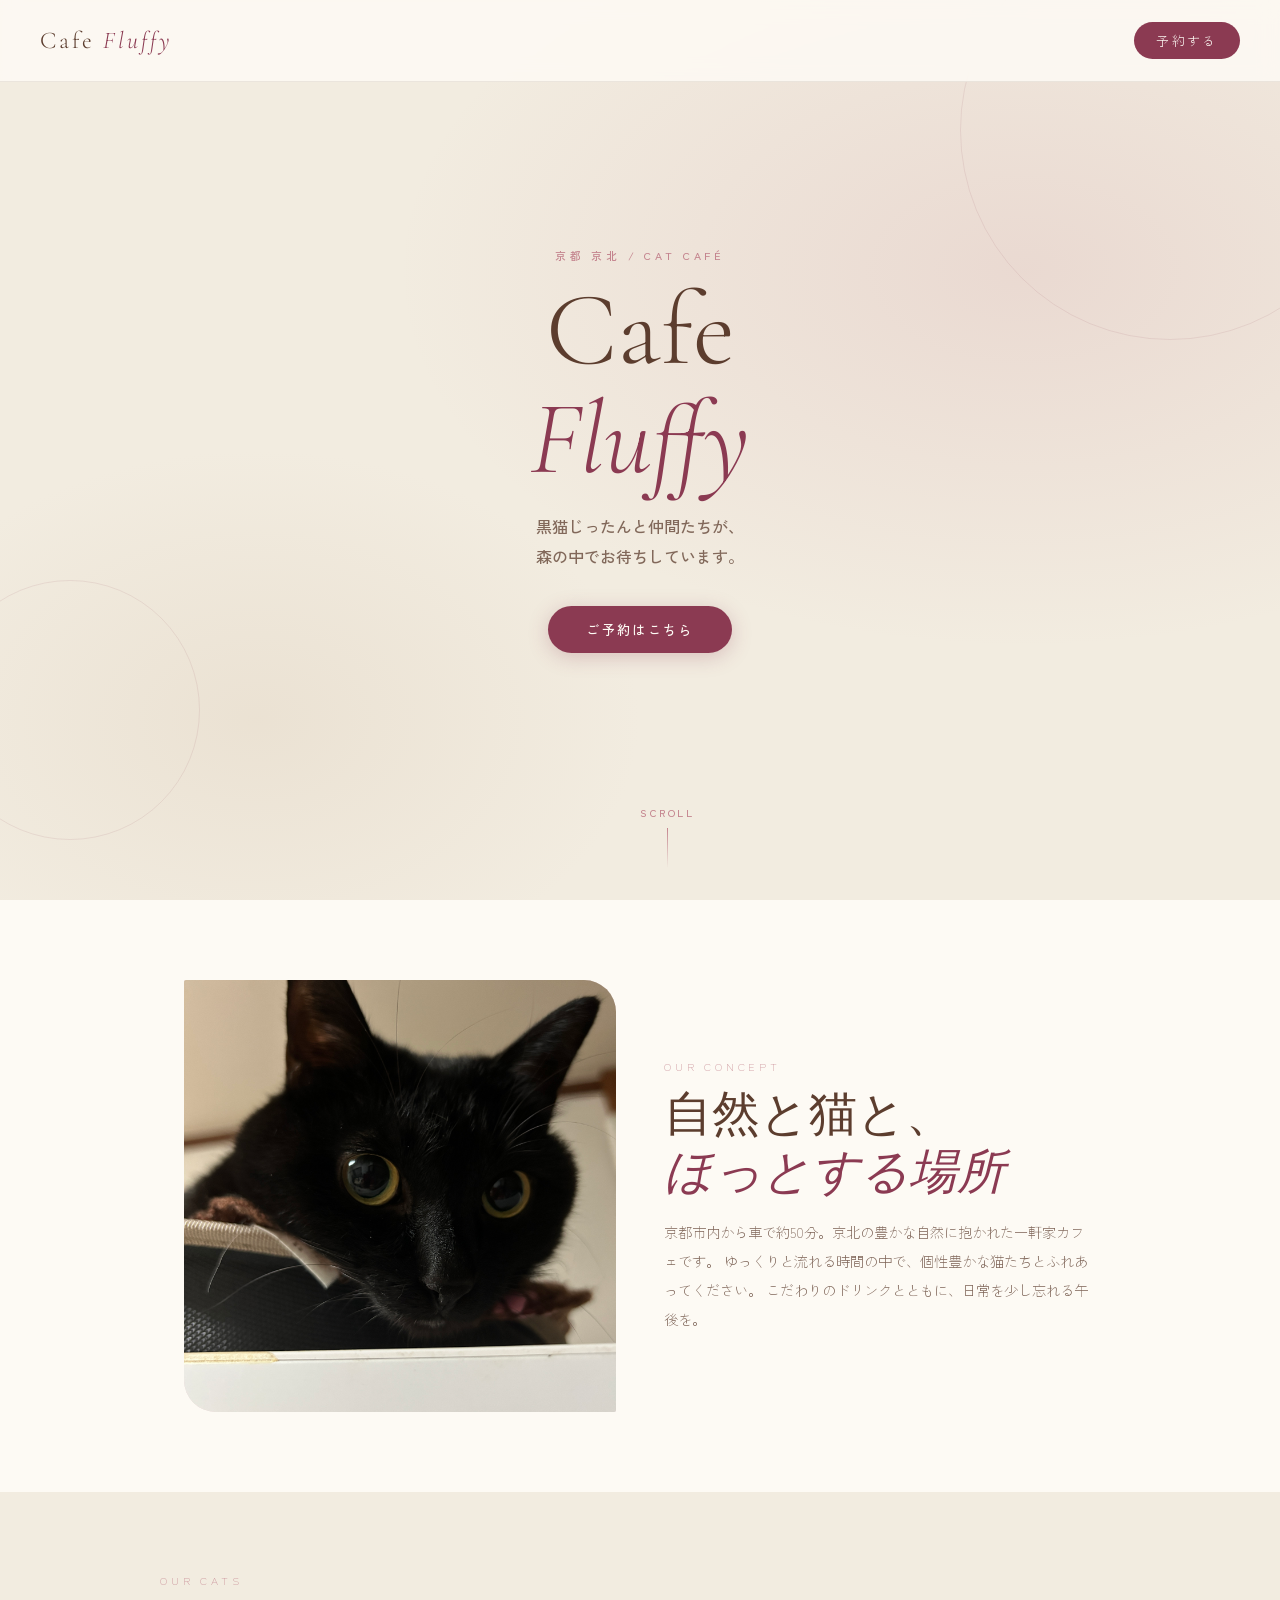
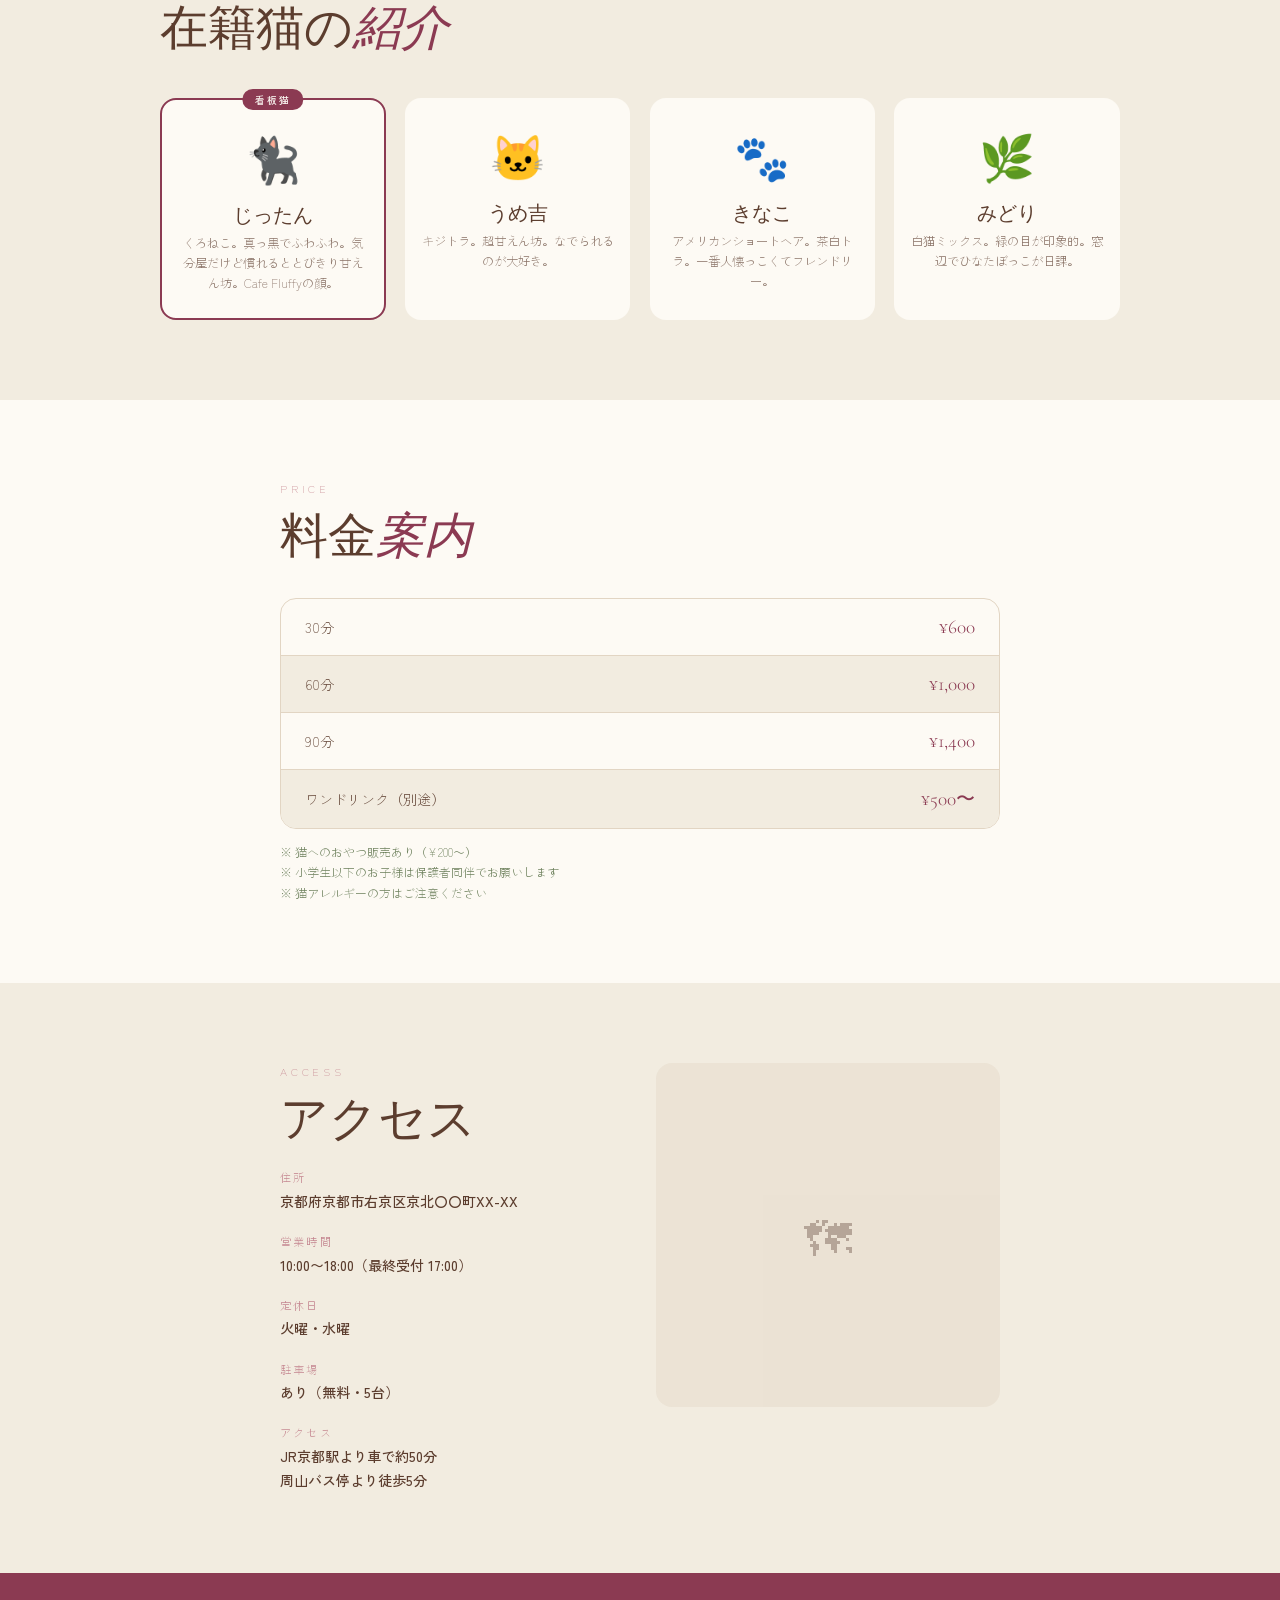
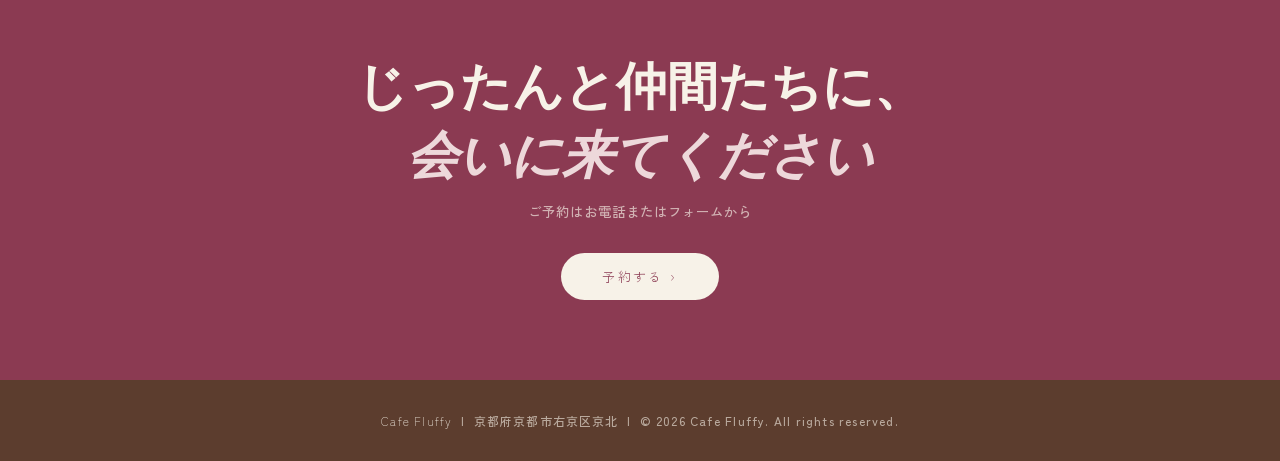
==== commit a1b176b0: "更新内容のメモ" ====
--- a/index.html
+++ b/index.html
@@ -60,12 +60,12 @@
             <span class="cat-card__badge">看板猫</span>
             <span class="cat-card__emoji" aria-hidden="true">🐈‍⬛</span>
             <h3 class="cat-card__name">じったん</h3>
-            <p class="cat-card__desc">ノルウェージャン。真っ黒でふわふわ。気分屋だけど慣れるととびきり甘えん坊。Cafe Fluffyの顔。</p>
+            <p class="cat-card__desc">くろねこ。真っ黒でふわふわ。気分屋だけど慣れるととびきり甘えん坊。Cafe Fluffyの顔。</p>
           </li>
           <li class="cat-card">
             <span class="cat-card__emoji" aria-hidden="true">🐱</span>
-            <h3 class="cat-card__name">もふ</h3>
-            <p class="cat-card__desc">スコティッシュ折れ耳。おっとりマイペース。なでられるのが大好き。</p>
+            <h3 class="cat-card__name">うめ吉</h3>
+            <p class="cat-card__desc">キジトラ。超甘えん坊。なでられるのが大好き。</p>
           </li>
           <li class="cat-card">
             <span class="cat-card__emoji" aria-hidden="true">🐾</span>
--- a/style.css
+++ b/style.css
@@ -221,7 +221,7 @@
 .hero__ring {
   position: absolute;
   border-radius: 50%;
-  border: 1px solid rgba(139,58,82,.1);
+  border: 1.5px solid rgba(139,58,82,.1);
   animation: spin linear infinite;
 }
 
@@ -242,6 +242,7 @@
   position: relative;
   z-index: 2;
   text-align: center;
+  font-weight: 500;
   padding: 2rem 1.5rem;
   animation: fadeUp .9s ease both;
 }
@@ -262,6 +263,7 @@
 
 .hero__sub {
   font-size: clamp(.85rem, 2vw, 1rem);
+  font-weight: 500;
   color: var(--bark);
   opacity: .75;
   margin: 1rem auto 2.2rem;
@@ -279,6 +281,7 @@
   align-items: center;
   gap: .5rem;
   font-size: .65rem;
+  font-weight: 500;
   letter-spacing: .25em;
   text-transform: uppercase;
   color: var(--pink);
@@ -372,6 +375,7 @@
   background: var(--wine);
   color: var(--white);
   font-size: .6rem;
+  font-weight: 500;
   letter-spacing: .2em;
   padding: .2rem .8rem;
   border-radius: var(--radius-full);
@@ -387,12 +391,13 @@
 .cat-card__name {
   font-family: var(--font-serif);
   font-size: 1.25rem;
-  font-weight: 400;
+  font-weight: 500;
   color: var(--bark);
 }
 
 .cat-card__desc {
   font-size: .78rem;
+  font-weight: 300;
   color: var(--bark);
   opacity: .72;
   margin-top: .3rem;
@@ -478,6 +483,7 @@
 
 .access__list dd {
   font-size: .88rem;
+  font-weight: 500;
   color: var(--bark);
   margin-top: .3rem;
   line-height: 1.7;
@@ -511,7 +517,7 @@
 .cta__title {
   font-family: var(--font-serif);
   font-size: clamp(2rem, 5vw, 3.2rem);
-  font-weight: 300;
+  font-weight: 600;
   color: var(--cream);
   margin-bottom: .6rem;
 }
@@ -523,6 +529,7 @@
 
 .cta__sub {
   font-size: .85rem;
+  font-weight: 500;
   color: rgba(247,242,232,.65);
   margin-bottom: 2rem;
 }
@@ -536,10 +543,11 @@
   text-align: center;
   padding: 2rem 1.5rem;
   font-size: .75rem;
+  font-weight: 500;
   letter-spacing: .1em;
 }
 
 .site-footer strong {
   color: var(--cream);
-  font-weight: 400;
+  font-weight: 300;
 }
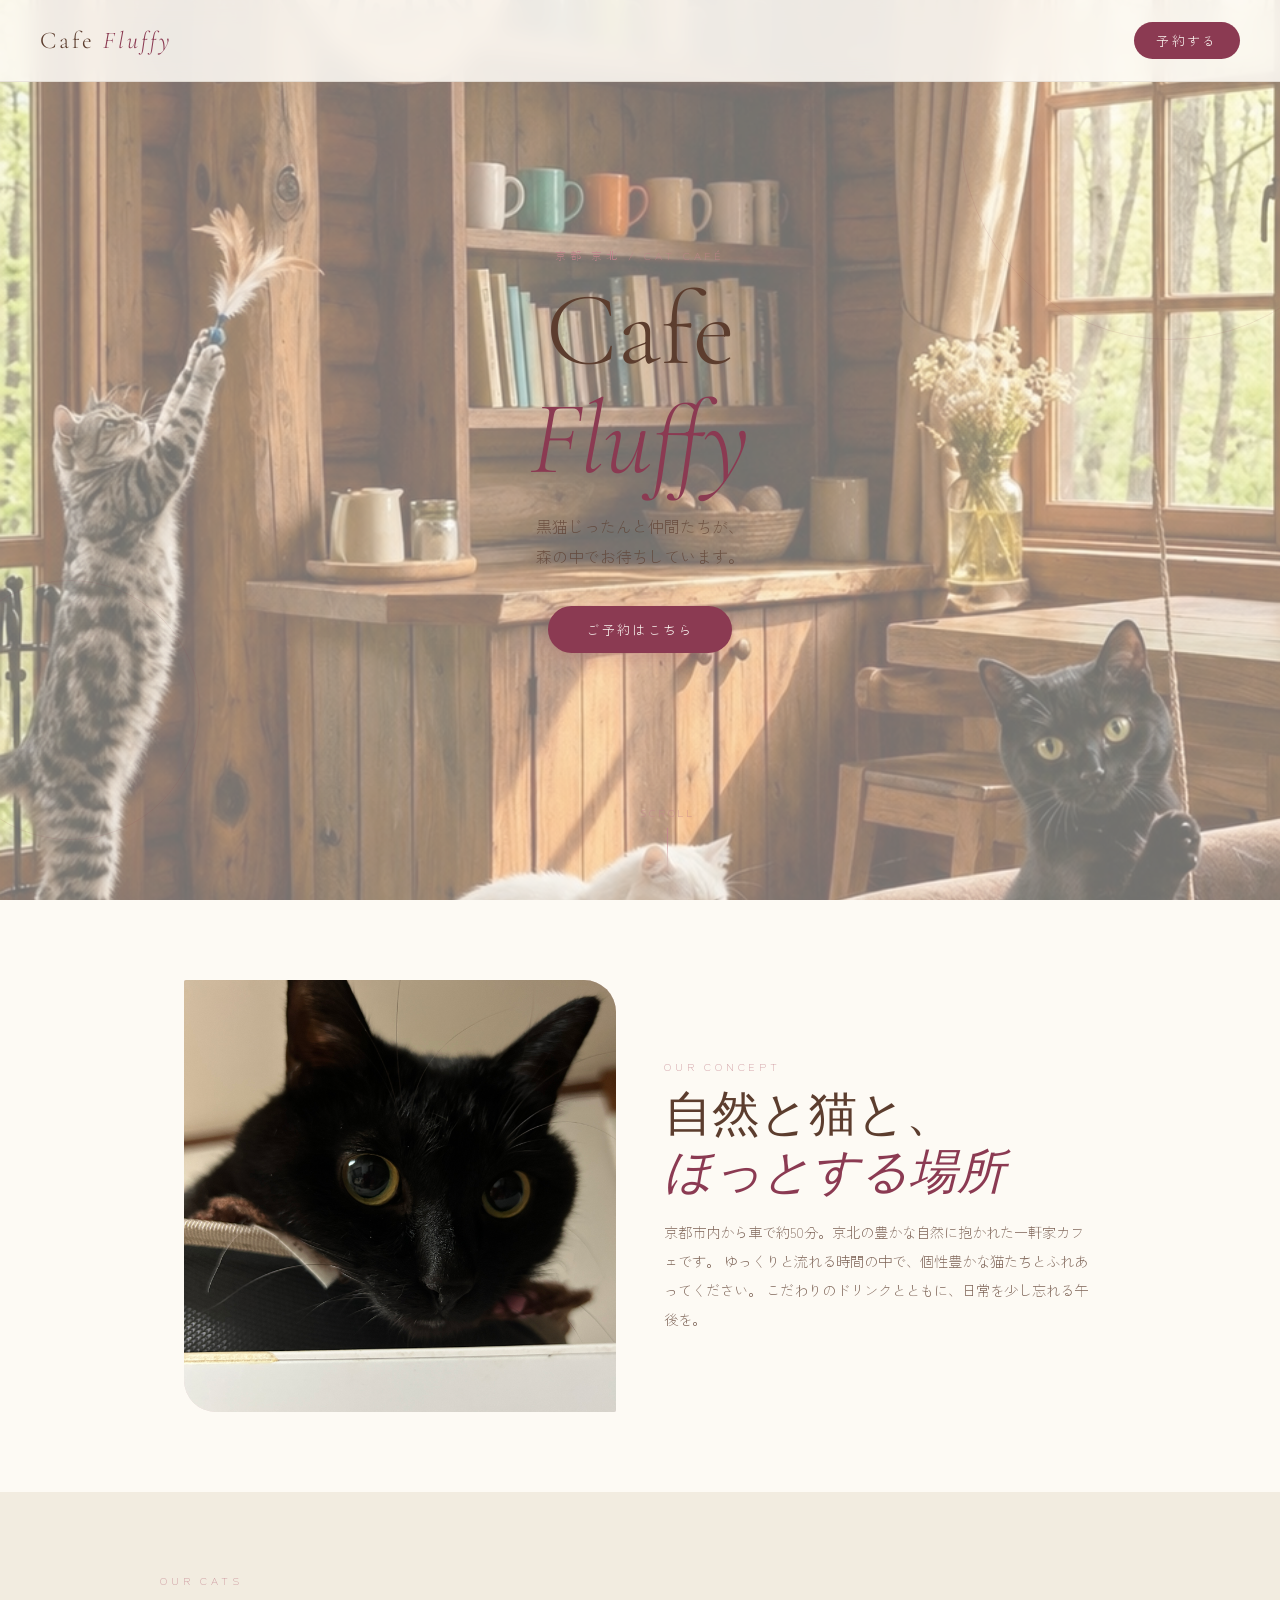
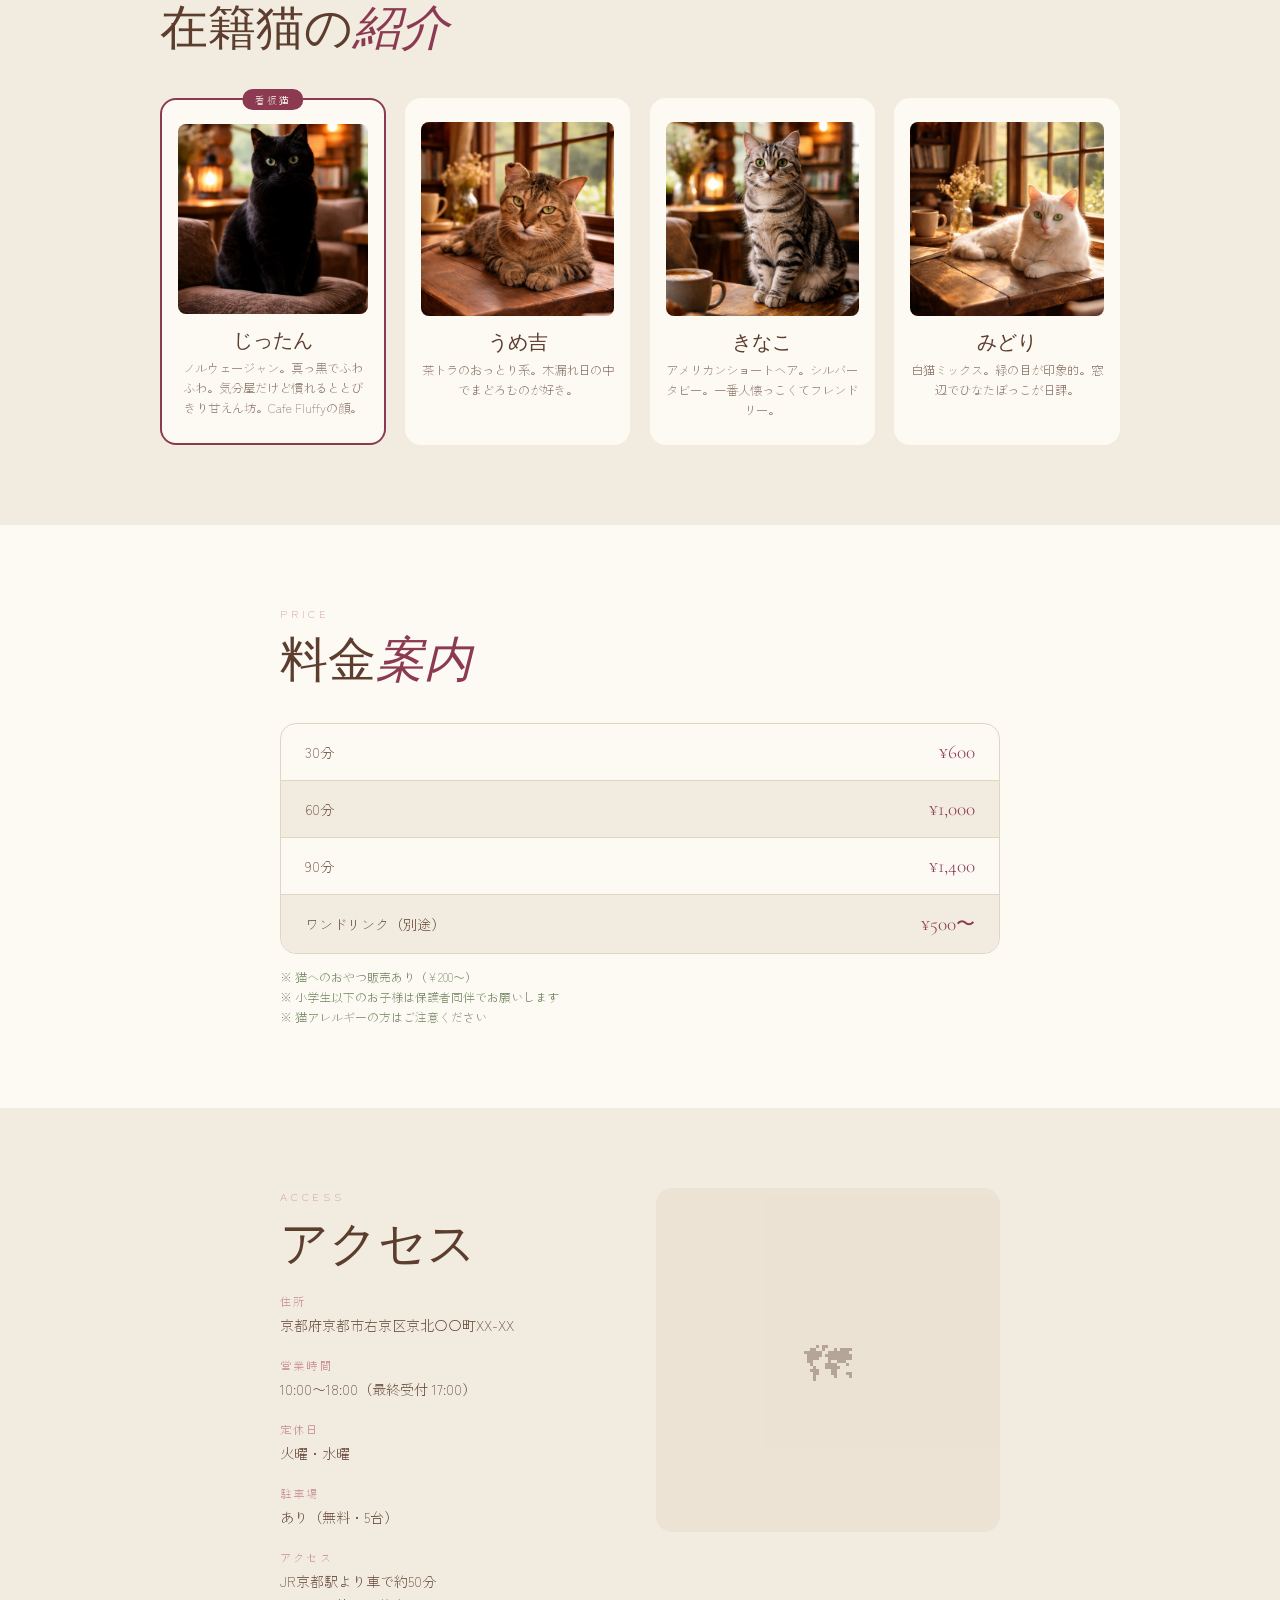
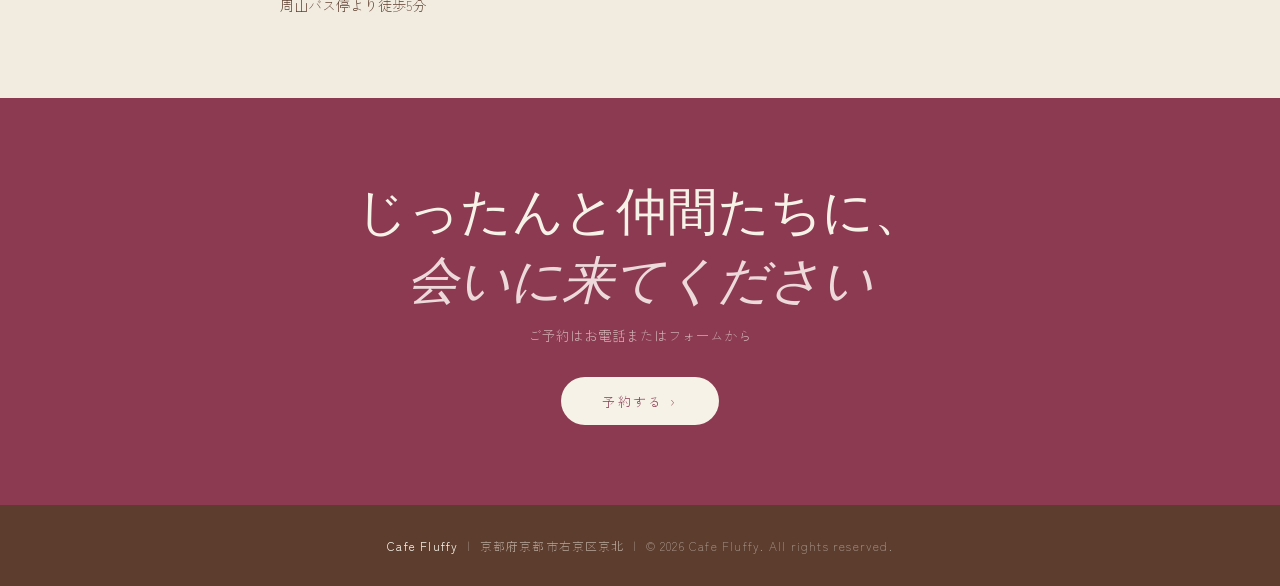
==== commit b9a8b554: "猫の実写写真に変更・うめ吉追加" ====
--- a/index.html
+++ b/index.html
@@ -10,7 +10,6 @@
 </head>
 <body>
 
-  <!-- ナビゲーション -->
   <header class="site-header">
     <nav class="nav">
       <a class="nav__logo" href="#">Cafe <span>Fluffy</span></a>
@@ -22,7 +21,8 @@
 
     <!-- ヒーロー -->
     <section class="hero" aria-label="メインビジュアル">
-      <div class="hero__bg" aria-hidden="true"></div>
+      <img class="hero__image" src="65532C40-646C-4446-B8B7-CDD161B677CF.png" alt="Cafe Fluffy の店内">
+      <div class="hero__overlay" aria-hidden="true"></div>
       <div class="hero__ring hero__ring--1" aria-hidden="true"></div>
       <div class="hero__ring hero__ring--2" aria-hidden="true"></div>
       <div class="hero__inner">
@@ -58,22 +58,30 @@
         <ul class="cats__grid">
           <li class="cat-card cat-card--main">
             <span class="cat-card__badge">看板猫</span>
-            <span class="cat-card__emoji" aria-hidden="true">🐈‍⬛</span>
+            <div class="cat-card__photo">
+              <img src="D487D16C-67C1-45D3-A1C8-F89EF013FD2A.png" alt="じったん">
+            </div>
             <h3 class="cat-card__name">じったん</h3>
-            <p class="cat-card__desc">くろねこ。真っ黒でふわふわ。気分屋だけど慣れるととびきり甘えん坊。Cafe Fluffyの顔。</p>
+            <p class="cat-card__desc">ノルウェージャン。真っ黒でふわふわ。気分屋だけど慣れるととびきり甘えん坊。Cafe Fluffyの顔。</p>
           </li>
           <li class="cat-card">
-            <span class="cat-card__emoji" aria-hidden="true">🐱</span>
+            <div class="cat-card__photo">
+              <img src="A6820C16-D392-4BAD-90D9-9F523BBB2C8D.png" alt="うめ吉">
+            </div>
             <h3 class="cat-card__name">うめ吉</h3>
-            <p class="cat-card__desc">キジトラ。超甘えん坊。なでられるのが大好き。</p>
+            <p class="cat-card__desc">茶トラのおっとり系。木漏れ日の中でまどろむのが好き。</p>
           </li>
           <li class="cat-card">
-            <span class="cat-card__emoji" aria-hidden="true">🐾</span>
+            <div class="cat-card__photo">
+              <img src="20A50583-BD54-4787-B145-B367C838C494.jpeg" alt="きなこ">
+            </div>
             <h3 class="cat-card__name">きなこ</h3>
-            <p class="cat-card__desc">アメリカンショートヘア。茶白トラ。一番人懐っこくてフレンドリー。</p>
+            <p class="cat-card__desc">アメリカンショートヘア。シルバータビー。一番人懐っこくてフレンドリー。</p>
           </li>
           <li class="cat-card">
-            <span class="cat-card__emoji" aria-hidden="true">🌿</span>
+            <div class="cat-card__photo">
+              <img src="9FBEF239-07A8-44C9-AD3F-F784B0E53DFD.jpeg" alt="みどり">
+            </div>
             <h3 class="cat-card__name">みどり</h3>
             <p class="cat-card__desc">白猫ミックス。緑の目が印象的。窓辺でひなたぼっこが日課。</p>
           </li>
--- a/style.css
+++ b/style.css
@@ -221,7 +221,7 @@
 .hero__ring {
   position: absolute;
   border-radius: 50%;
-  border: 1.5px solid rgba(139,58,82,.1);
+  border: 1px solid rgba(139,58,82,.1);
   animation: spin linear infinite;
 }
 
@@ -242,7 +242,6 @@
   position: relative;
   z-index: 2;
   text-align: center;
-  font-weight: 500;
   padding: 2rem 1.5rem;
   animation: fadeUp .9s ease both;
 }
@@ -263,7 +262,6 @@
 
 .hero__sub {
   font-size: clamp(.85rem, 2vw, 1rem);
-  font-weight: 500;
   color: var(--bark);
   opacity: .75;
   margin: 1rem auto 2.2rem;
@@ -281,7 +279,6 @@
   align-items: center;
   gap: .5rem;
   font-size: .65rem;
-  font-weight: 500;
   letter-spacing: .25em;
   text-transform: uppercase;
   color: var(--pink);
@@ -375,7 +372,6 @@
   background: var(--wine);
   color: var(--white);
   font-size: .6rem;
-  font-weight: 500;
   letter-spacing: .2em;
   padding: .2rem .8rem;
   border-radius: var(--radius-full);
@@ -391,13 +387,12 @@
 .cat-card__name {
   font-family: var(--font-serif);
   font-size: 1.25rem;
-  font-weight: 500;
+  font-weight: 400;
   color: var(--bark);
 }
 
 .cat-card__desc {
   font-size: .78rem;
-  font-weight: 300;
   color: var(--bark);
   opacity: .72;
   margin-top: .3rem;
@@ -483,7 +478,6 @@
 
 .access__list dd {
   font-size: .88rem;
-  font-weight: 500;
   color: var(--bark);
   margin-top: .3rem;
   line-height: 1.7;
@@ -517,7 +511,7 @@
 .cta__title {
   font-family: var(--font-serif);
   font-size: clamp(2rem, 5vw, 3.2rem);
-  font-weight: 600;
+  font-weight: 300;
   color: var(--cream);
   margin-bottom: .6rem;
 }
@@ -529,7 +523,6 @@
 
 .cta__sub {
   font-size: .85rem;
-  font-weight: 500;
   color: rgba(247,242,232,.65);
   margin-bottom: 2rem;
 }
@@ -543,11 +536,58 @@
   text-align: center;
   padding: 2rem 1.5rem;
   font-size: .75rem;
-  font-weight: 500;
   letter-spacing: .1em;
 }
 
 .site-footer strong {
   color: var(--cream);
-  font-weight: 300;
+  font-weight: 400;
+}
+
+/* ===========================
+   Hero Image
+=========================== */
+.hero__image {
+  position: absolute;
+  inset: 0;
+  width: 100%;
+  height: 100%;
+  object-fit: cover;
+  object-position: center;
+  z-index: 0;
+}
+
+.hero__overlay {
+  position: absolute;
+  inset: 0;
+  background: rgba(253,250,244,0.45);
+  z-index: 1;
+}
+
+.hero__ring,
+.hero__inner,
+.hero__scroll {
+  z-index: 2;
+}
+
+/* ===========================
+   Cat Card Photo
+=========================== */
+.cat-card__photo {
+  width: 100%;
+  aspect-ratio: 1 / 1;
+  border-radius: var(--radius-sm);
+  overflow: hidden;
+  margin-bottom: .8rem;
+}
+
+.cat-card__photo img {
+  width: 100%;
+  height: 100%;
+  object-fit: cover;
+  transition: transform .3s;
+}
+
+.cat-card:hover .cat-card__photo img {
+  transform: scale(1.05);
 }
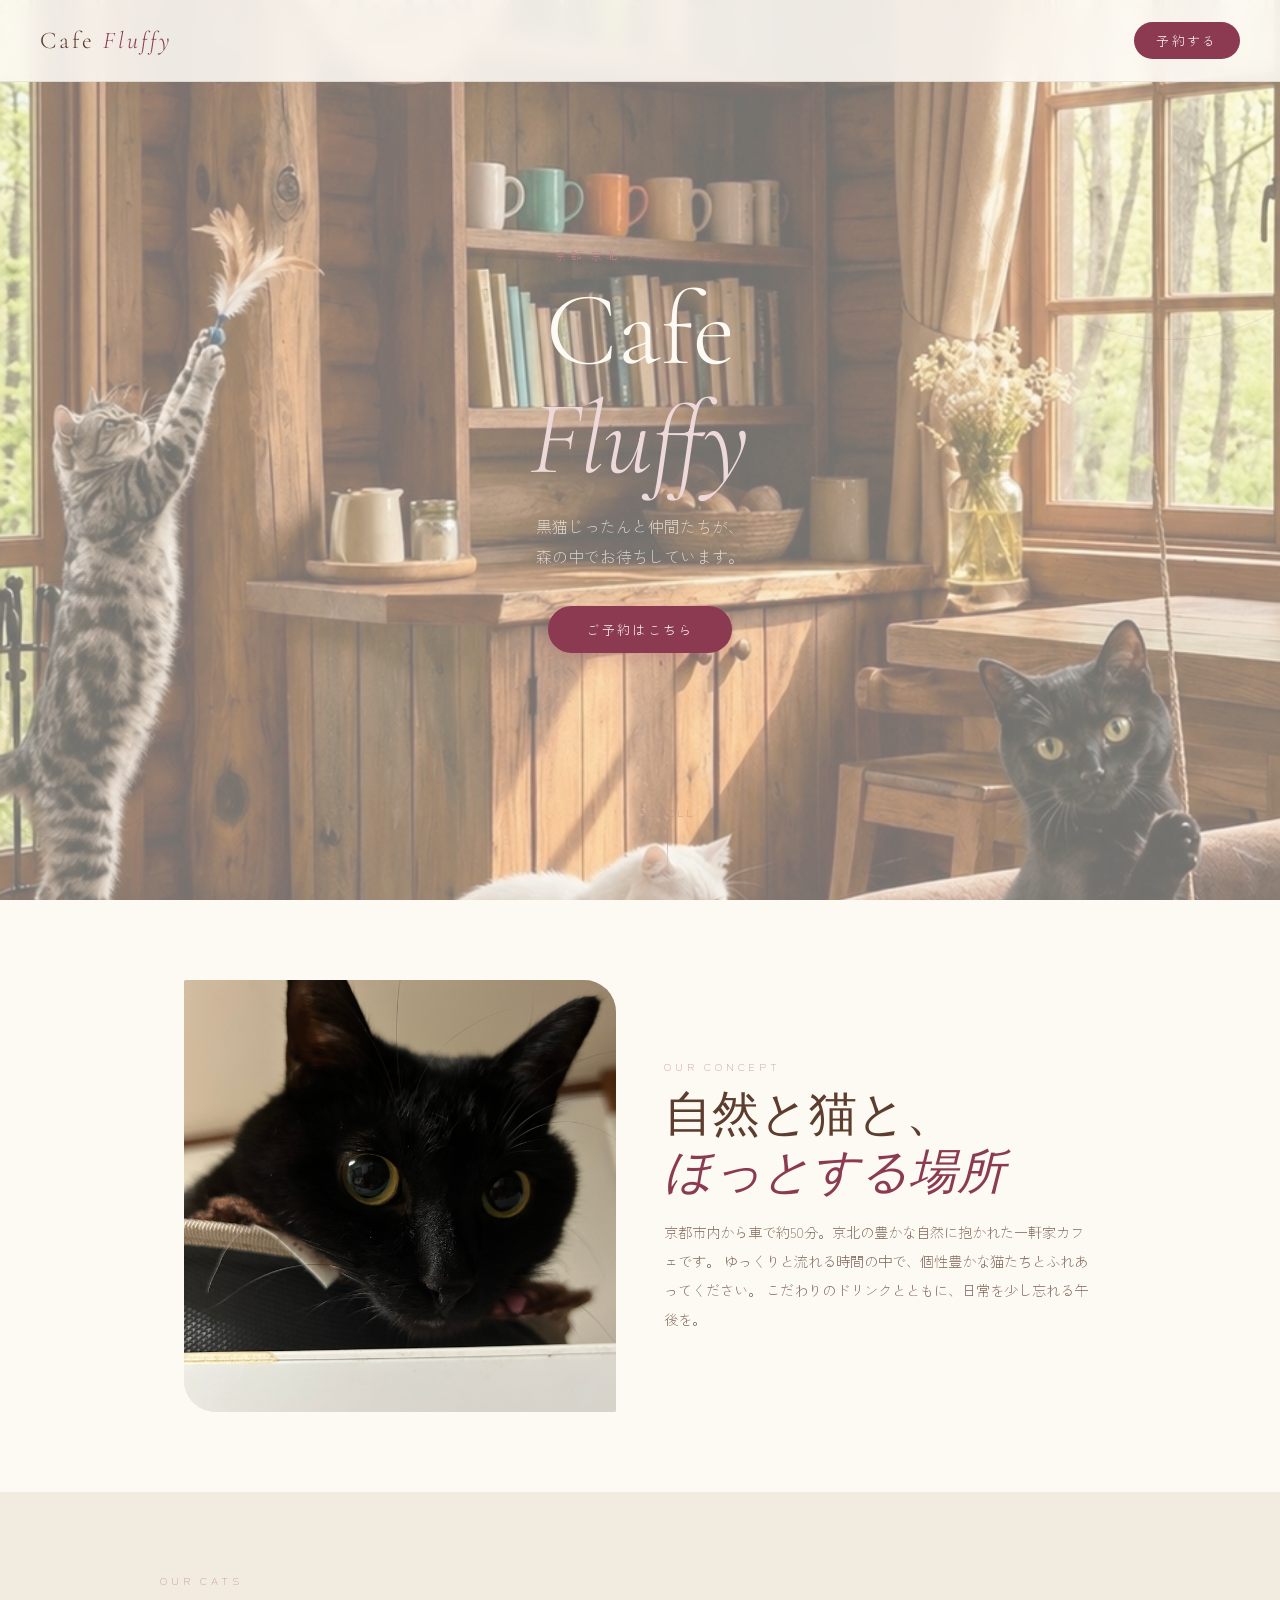
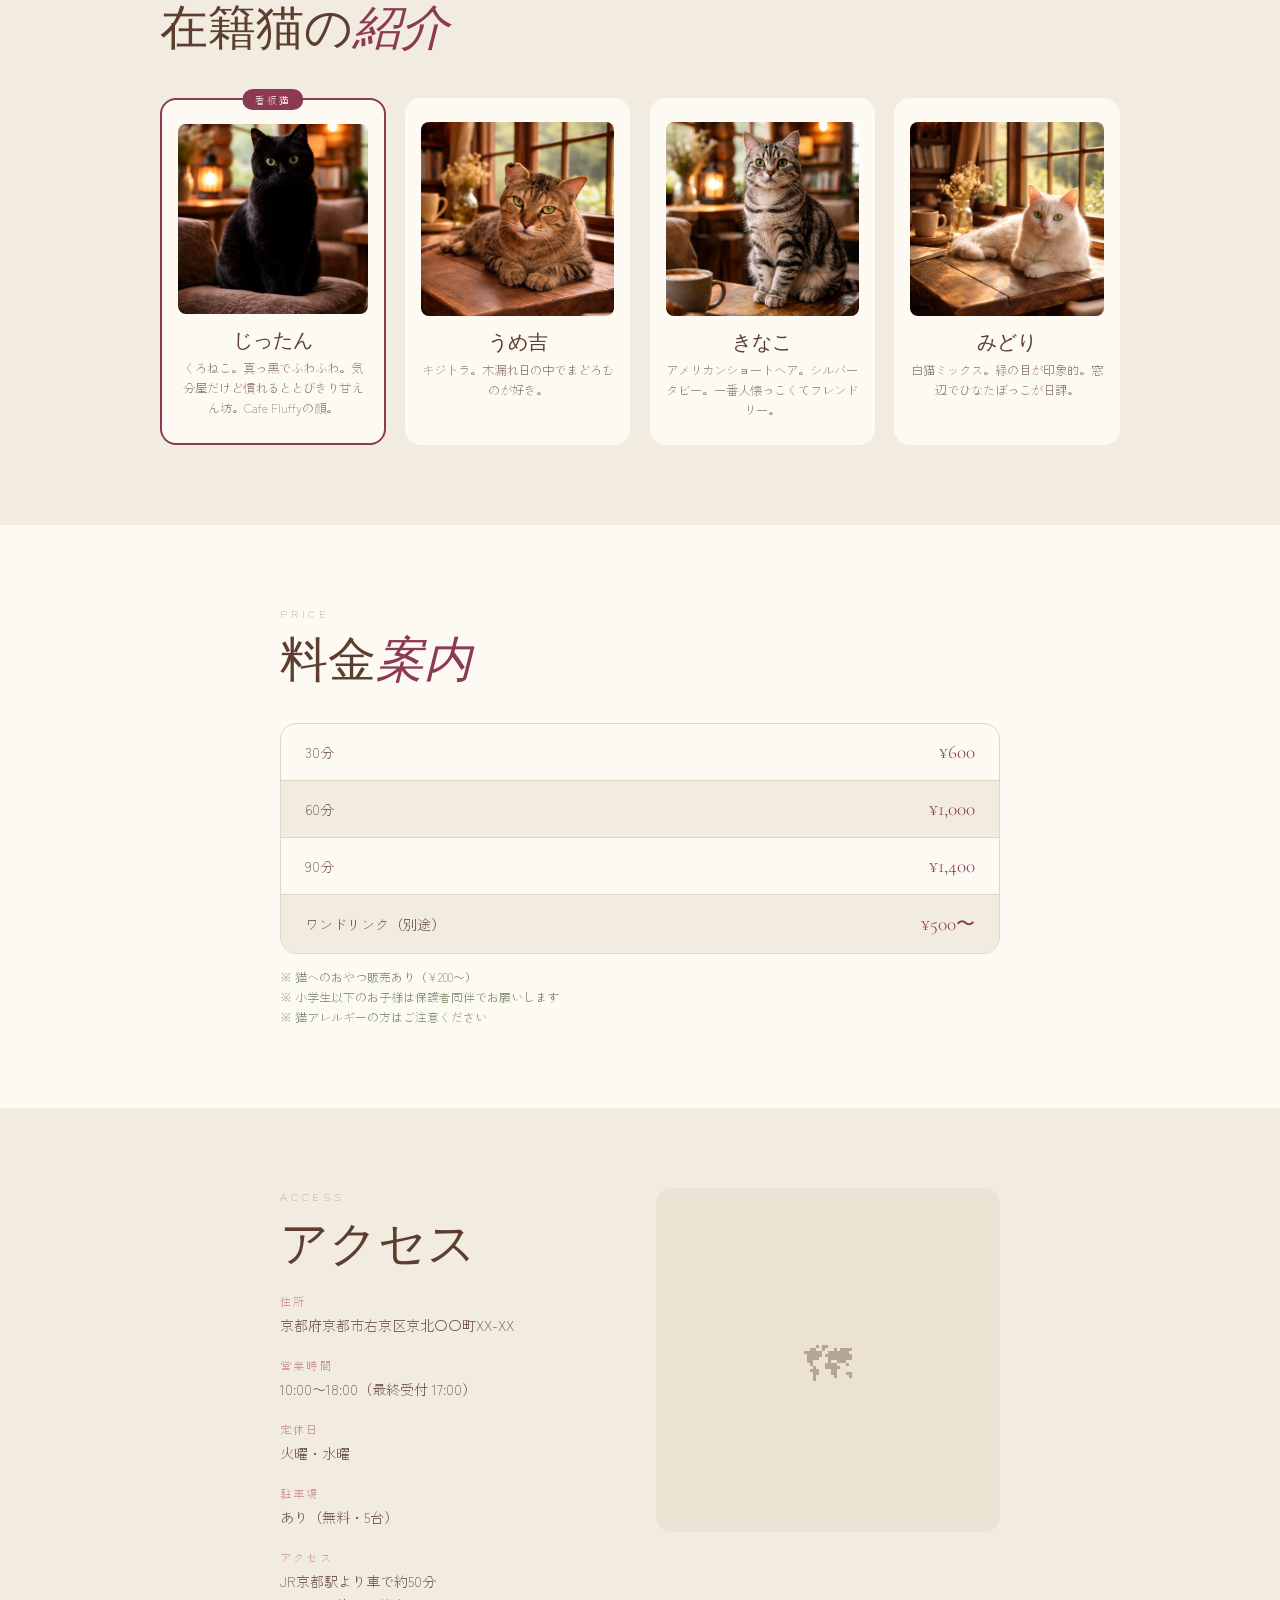
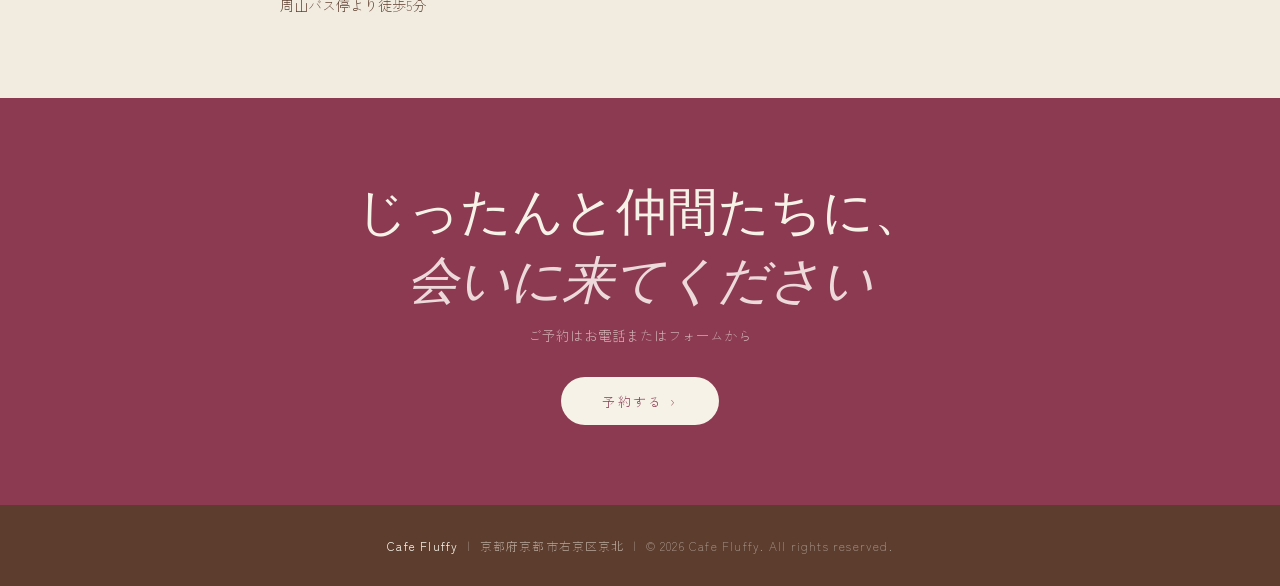
==== commit eb4e9469: "猫の実写写真に変更・うめ吉追加" ====
--- a/index.html
+++ b/index.html
@@ -62,14 +62,14 @@
               <img src="D487D16C-67C1-45D3-A1C8-F89EF013FD2A.png" alt="じったん">
             </div>
             <h3 class="cat-card__name">じったん</h3>
-            <p class="cat-card__desc">ノルウェージャン。真っ黒でふわふわ。気分屋だけど慣れるととびきり甘えん坊。Cafe Fluffyの顔。</p>
+            <p class="cat-card__desc">くろねこ。真っ黒でふわふわ。気分屋だけど慣れるととびきり甘えん坊。Cafe Fluffyの顔。</p>
           </li>
           <li class="cat-card">
             <div class="cat-card__photo">
               <img src="A6820C16-D392-4BAD-90D9-9F523BBB2C8D.png" alt="うめ吉">
             </div>
             <h3 class="cat-card__name">うめ吉</h3>
-            <p class="cat-card__desc">茶トラのおっとり系。木漏れ日の中でまどろむのが好き。</p>
+            <p class="cat-card__desc">キジトラ。木漏れ日の中でまどろむのが好き。</p>
           </li>
           <li class="cat-card">
             <div class="cat-card__photo">
--- a/style.css
+++ b/style.css
@@ -251,18 +251,18 @@
   font-size: clamp(3.2rem, 9vw, 6.5rem);
   font-weight: 300;
   line-height: 1.05;
-  color: var(--bark);
+  color: var(--white);
   margin-bottom: .6rem;
 }
 
 .hero__title em {
   font-style: italic;
-  color: var(--wine);
+  color: var(--pink-light);
 }
 
 .hero__sub {
   font-size: clamp(.85rem, 2vw, 1rem);
-  color: var(--bark);
+  color: var(--white);
   opacity: .75;
   margin: 1rem auto 2.2rem;
   max-width: 320px;
@@ -294,6 +294,16 @@
   animation: lineGrow 1.5s ease infinite;
 }
 
+.hero__image {
+  position: absolute;
+  inset: 0;
+  width: 100%;
+  height: 100%;
+  object-fit: cover;
+  object-position: center;
+  z-index: 0;
+}
+
 /* ===========================
    Concept
 =========================== */
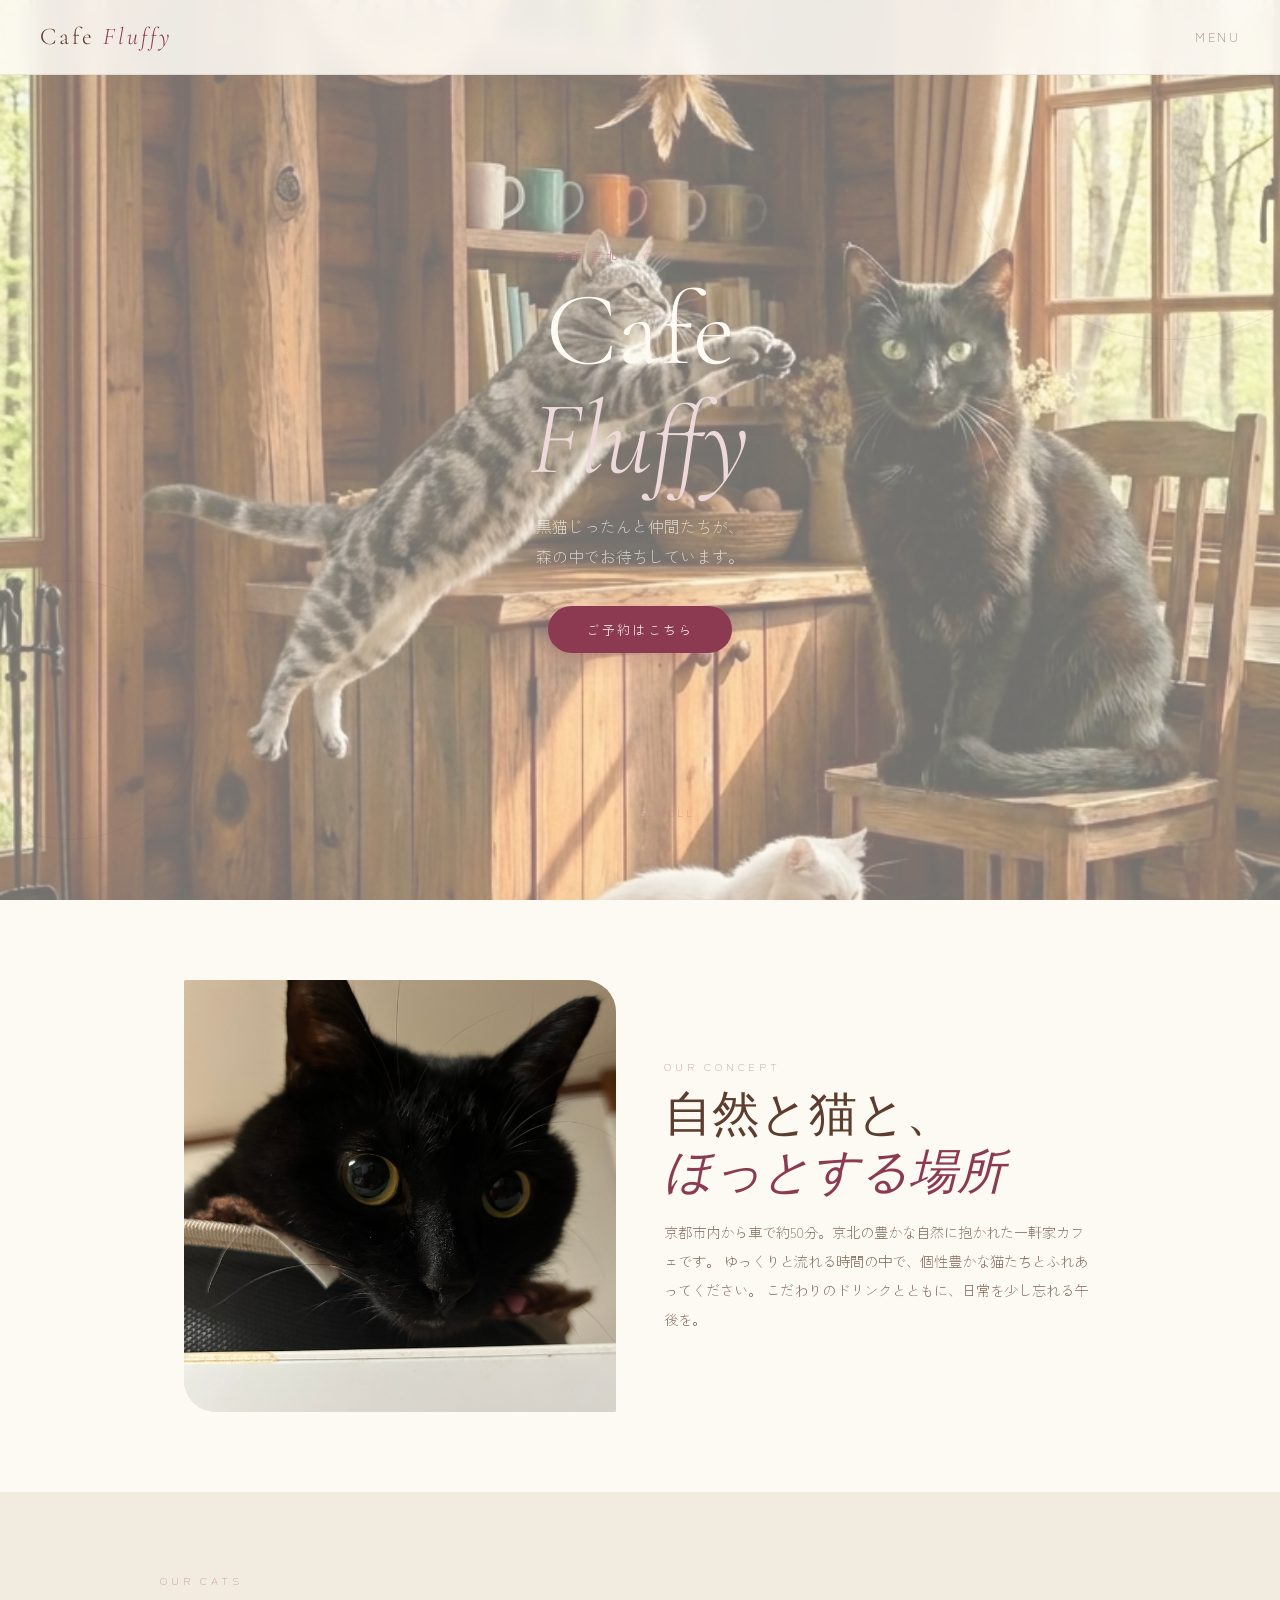
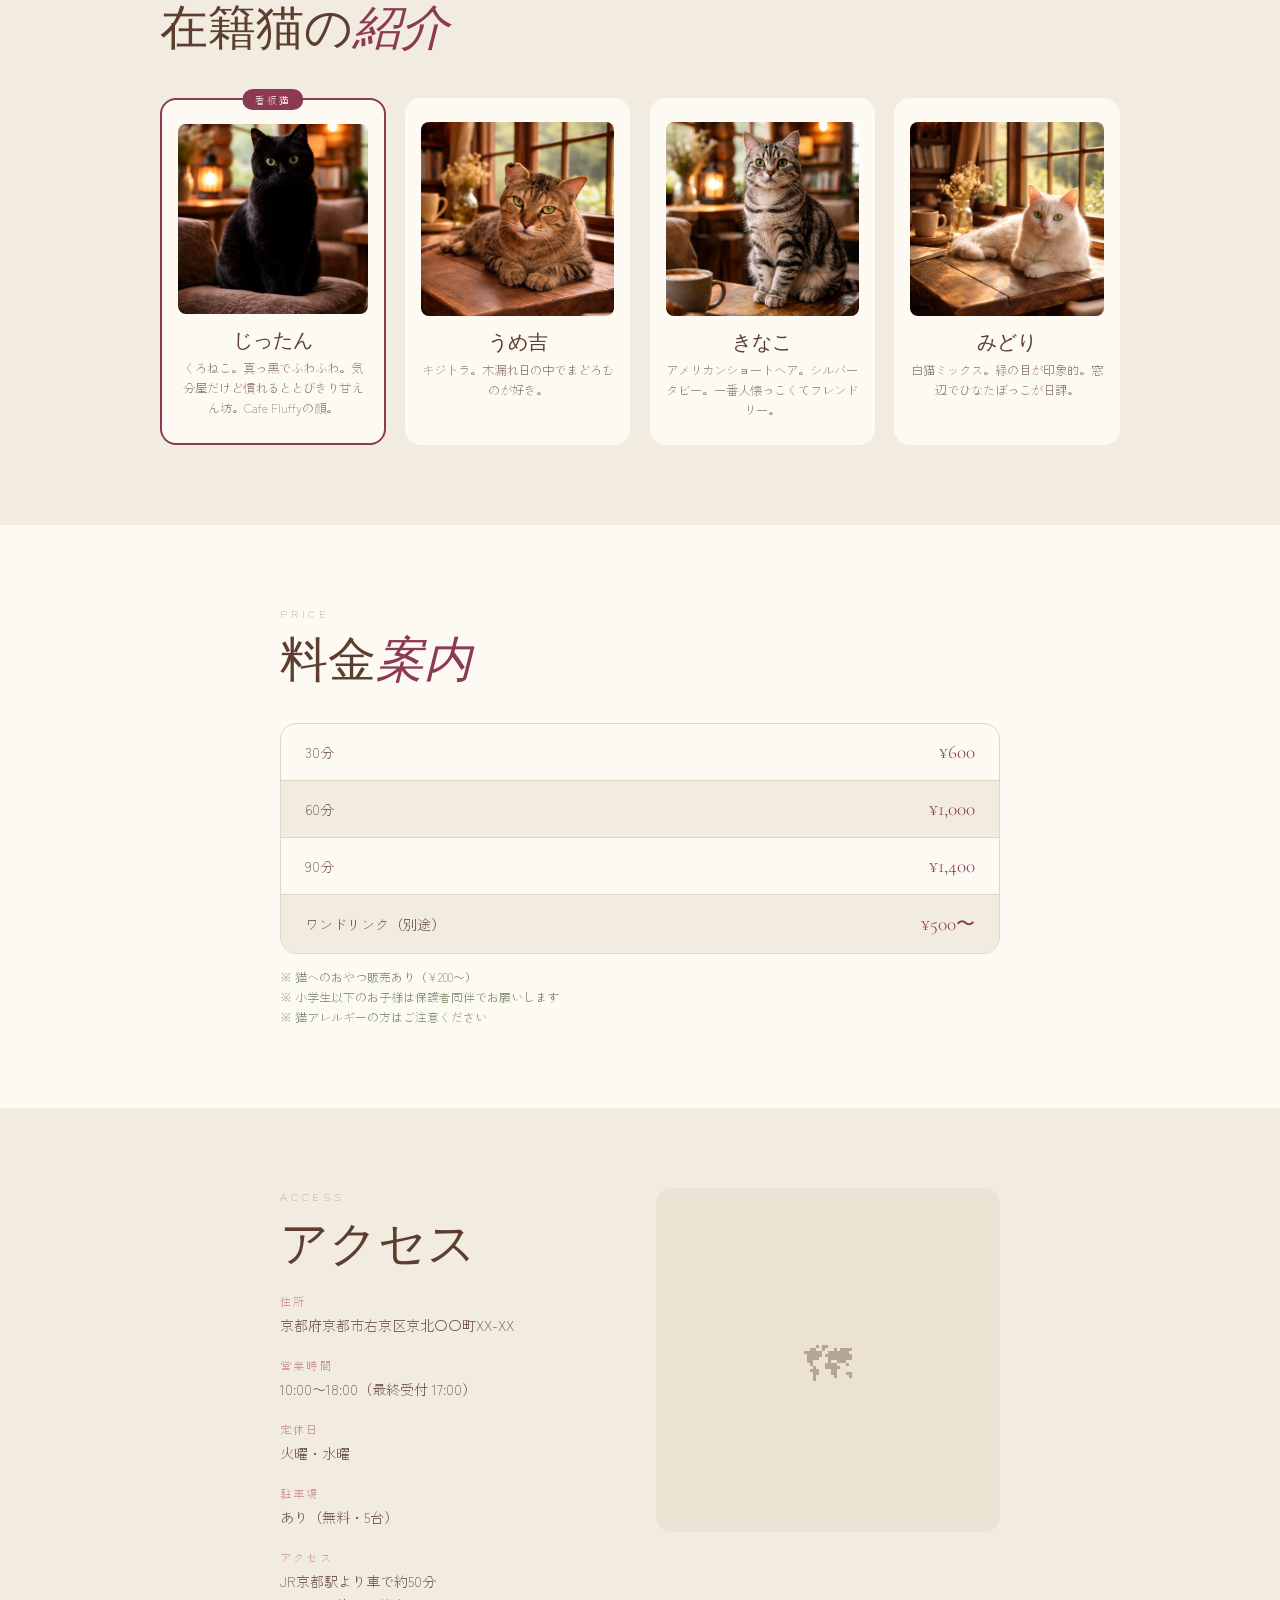
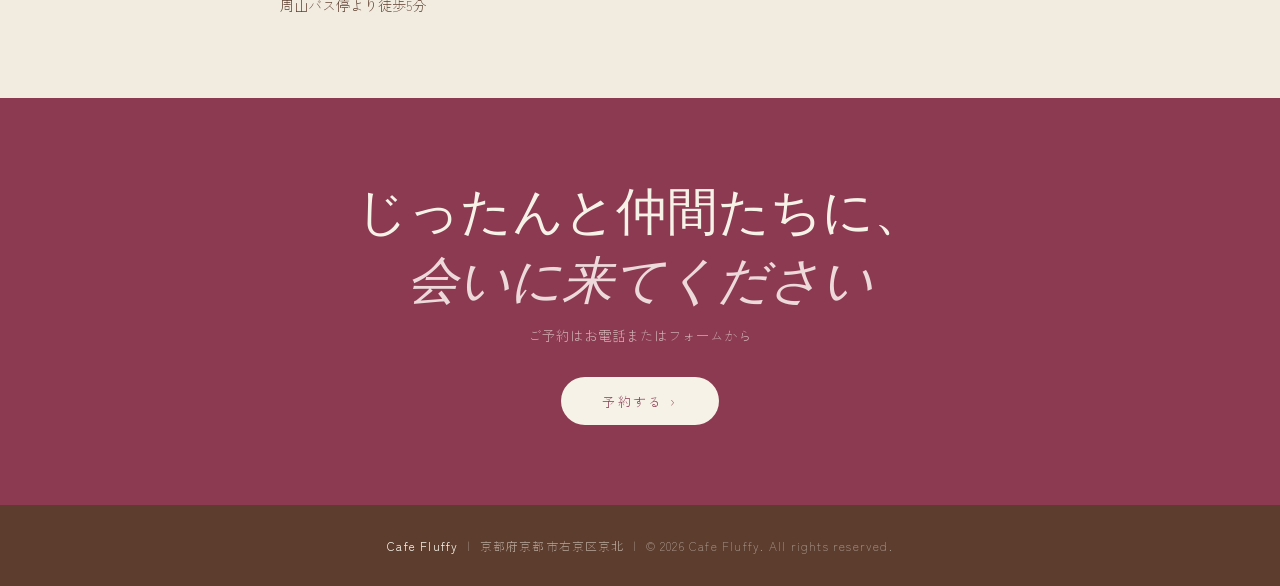
==== commit 0ca5bb7e: "メニューページ追加" ====
--- a/index.html
+++ b/index.html
@@ -13,7 +13,7 @@
   <header class="site-header">
     <nav class="nav">
       <a class="nav__logo" href="#">Cafe <span>Fluffy</span></a>
-      <a class="btn btn--primary" href="#reserve">予約する</a>
+      <a class="nav__menu-link" href="menu.html">Menu</a>
     </nav>
   </header>
 
@@ -21,7 +21,7 @@
 
     <!-- ヒーロー -->
     <section class="hero" aria-label="メインビジュアル">
-      <img class="hero__image" src="65532C40-646C-4446-B8B7-CDD161B677CF.png" alt="Cafe Fluffy の店内">
+      <img class="hero__image" src="hero.jpeg" alt="Cafe Fluffy の店内">
       <div class="hero__overlay" aria-hidden="true"></div>
       <div class="hero__ring hero__ring--1" aria-hidden="true"></div>
       <div class="hero__ring hero__ring--2" aria-hidden="true"></div>
--- a/style.css
+++ b/style.css
@@ -192,6 +192,17 @@
   color: var(--bark);
   text-decoration: none;
 }
+
+.nav__menu-link {
+  font-size: .78rem;
+  letter-spacing: .2em;
+  text-transform: uppercase;
+  color: var(--bark);
+  text-decoration: none;
+  opacity: .7;
+  transition: opacity .2s;
+}
+.nav__menu-link:hover { opacity: 1; }
 
 .nav__logo span {
   font-style: italic;
